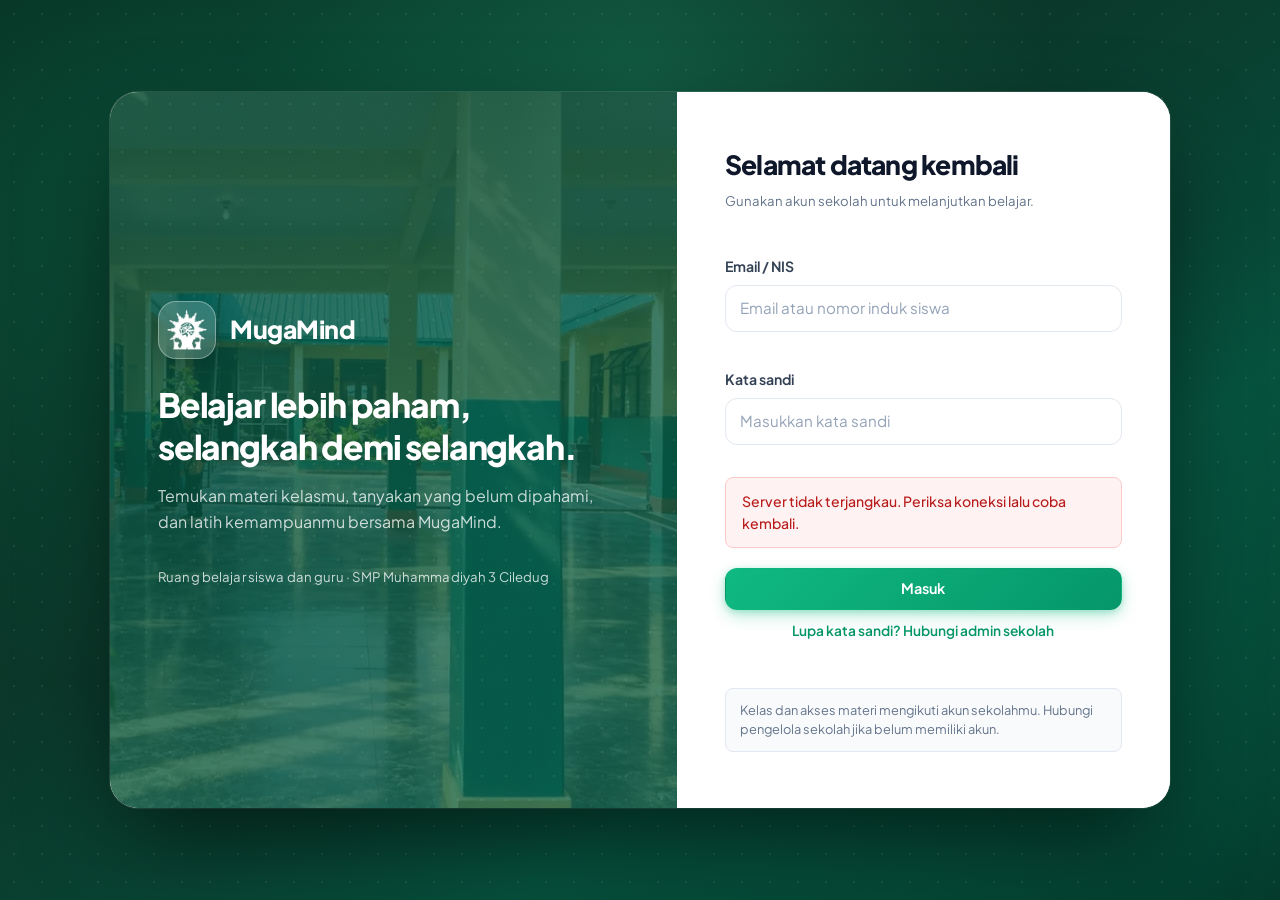
==== frontend/index.html @ 5448522d "MugaMind: front-end vanilla JS + back-end FastAPI (kode sumber)" ====
<!doctype html>
<html lang="id">
  <head>
    <meta charset="utf-8" />
    <meta
      content="width=device-width,initial-scale=1,interactive-widget=resizes-content"
      name="viewport"
    />
    <title>MugaMind — Chatbot Pembelajaran SMP Muhammadiyah</title>
    <link href="src/styles/dasar.css?v=20261109z" rel="stylesheet" />
    <link href="src/styles/tata-letak.css?v=20261109z" rel="stylesheet" />
    <link href="src/styles/halaman.css?v=20261109z" rel="stylesheet" />
    <link href="src/styles/animasi.css?v=20261109z" rel="stylesheet" />
    <link href="https://fonts.googleapis.com" rel="preconnect" />
    <link crossorigin="" href="https://fonts.gstatic.com" rel="preconnect" />
    <link
      href="https://fonts.googleapis.com/css2?family=Plus+Jakarta+Sans:wght@400;500;600;700;800&amp;display=swap"
      rel="stylesheet"
    />
  </head>
  <body>
    <div class="bar-muat" id="barMuat" aria-hidden="true"></div>
    <a class="skip-link" href="#mainContent">Langsung ke isi halaman</a>
    <div class="login" id="loginView">
      <div aria-hidden="true" class="login-latar"></div>
      <div aria-hidden="true" class="login-tirai"></div>
      <div class="login-card">
        <div class="login-brand">
          <div class="brand">
            <div class="brand-bot">
              <img
                alt="Logo Muhammadiyah"
                class="brand-logo"
                src="assets/logo-96.webp" width="32" height="32" alt="" decoding="async"
              />
            </div>
            MugaMind
          </div>
          <h1>Belajar lebih paham, selangkah demi selangkah.</h1>
          <p class="login-lead">
            Temukan materi kelasmu, tanyakan yang belum dipahami, dan latih
            kemampuanmu bersama MugaMind.
          </p>
          <p class="small login-catatan">
            Ruang belajar siswa dan guru · SMP Muhammadiyah 3 Ciledug
          </p>
        </div>
        <form class="login-form" id="formLogin">
          <h2>Selamat datang kembali</h2>
          <p class="muted small">
            Gunakan akun sekolah untuk melanjutkan belajar.
          </p>
          <div class="bidang">
            <label for="loginUser">Email / NIS</label>
            <input
              autocomplete="username"
              id="loginUser"
              maxlength="255"
              placeholder="Email atau nomor induk siswa"
              required=""
            />
          </div>
          <div class="bidang">
            <label for="loginPass">Kata sandi</label>
            <input
              autocomplete="current-password"
              id="loginPass"
              maxlength="256"
              placeholder="Masukkan kata sandi"
              required=""
              type="password"
            />
          </div>
          <p class="form-error" hidden="" id="loginError" role="alert"></p>
          <button class="btn primary lebar" data-act="masuk" type="submit">
            Masuk
          </button>
          <button class="tautan-bantuan" data-act="bukaBantuan" type="button">
            Lupa kata sandi? Hubungi admin sekolah
          </button>
          <div class="notice catatan-demo">
            Kelas dan akses materi mengikuti akun sekolahmu. Hubungi pengelola
            sekolah jika belum memiliki akun.
          </div>
          <div class="trial-login" hidden>
            <div class="trial-login-head">
              <b>Masuk sebagai siswa uji coba</b>
              <span class="small muted">Untuk demonstrasi aplikasi</span>
            </div>
            <label for="trialNama">Nama siswa</label>
            <input id="trialNama" maxlength="100" placeholder="Masukkan nama" autocomplete="name" />
            <div class="formgrid">
              <div>
                <label for="trialTingkat">Kelas</label>
                <select id="trialTingkat">
                  <option value="VII">VII</option>
                  <option value="VIII">VIII</option>
                  <option value="IX">IX</option>
                </select>
              </div>
              <div>
                <label for="trialRombel">Rombel</label>
                <select id="trialRombel">
                  <option value="A">A</option><option value="B">B</option>
                  <option value="C">C</option><option value="D">D</option>
                  <option value="E">E</option><option value="F">F</option>
                </select>
              </div>
            </div>
            <p class="small muted">Akun uji coba otomatis berakhir setelah 24 jam. Fitur ini harus diaktifkan oleh pengelola.</p>
            <button class="btn ghost lebar" data-act="masukUjiCoba" type="button">Mulai uji coba siswa</button>
          </div>
        </form>
      </div>
    </div>
    <div class="app" id="appView" style="display: none">
      <div class="overlay" data-act="tutupSidebar" id="overlay"></div>
      <aside class="sidebar" id="sidebar">
        <button
          aria-label="Tutup menu"
          class="sidebar-close icon-button"
          data-act="tutupSidebar"
        >
          ×
        </button>
        <div class="brand">
          <div class="brand-bot">
            <img
              alt="Logo Muhammadiyah"
              class="brand-logo"
              src="assets/logo-96.webp" width="32" height="32" alt="" decoding="async"
            />
          </div>
          MugaMind
        </div>
        <div class="role" id="roleLabel">Mode Siswa</div>
        <nav aria-label="Menu siswa" class="nav" id="navStudent">
          <i class="nav-glow"></i>
          <div class="nav-grup">
            <span class="nav-judul">Belajar</span>
            <button class="active" data-act="bukaHalaman" data-page="s-chat">
              <svg
                fill="none"
                height="17"
                stroke="currentColor"
                stroke-linecap="round"
                stroke-linejoin="round"
                stroke-width="1.9"
                viewbox="0 0 24 24"
                width="17"
              >
                <path
                  d="M21 12a8 8 0 0 1-8 8H8l-4 3v-6.5A8 8 0 0 1 12 4h1a8 8 0 0 1 8 8Z"
                ></path></svg
              ><span>Tanya MugaMind</span>
            </button>
            <button data-act="bukaHalaman" data-page="s-materi">
              <svg
                fill="none"
                height="17"
                stroke="currentColor"
                stroke-linecap="round"
                stroke-linejoin="round"
                stroke-width="1.9"
                viewbox="0 0 24 24"
                width="17"
              >
                <path
                  d="M4 5.5A2.5 2.5 0 0 1 6.5 3H19v15H6.5A2.5 2.5 0 0 0 4 20.5Z"
                ></path>
                <path d="M4 5.5v15"></path></svg
              ><span>Materi</span>
            </button>
            <button data-act="bukaHalaman" data-page="s-latihan">
              <svg
                fill="none"
                height="17"
                stroke="currentColor"
                stroke-linecap="round"
                stroke-linejoin="round"
                stroke-width="1.9"
                viewbox="0 0 24 24"
                width="17"
              >
                <path d="M5 4h11l3 3v13H5z"></path>
                <path d="M15 8h4M15 4v4"></path>
                <path d="M8.5 13.5l1.8 1.8 3.4-3.6"></path></svg
              ><span>Latihan</span>
            </button>
          </div>
          <div class="nav-grup">
            <span class="nav-judul">Progresku</span>
            <button data-act="bukaHalaman" data-page="s-riwayat">
              <svg
                fill="none"
                height="17"
                stroke="currentColor"
                stroke-linecap="round"
                stroke-linejoin="round"
                stroke-width="1.9"
                viewbox="0 0 24 24"
                width="17"
              >
                <circle cx="12" cy="12" r="8.5"></circle>
                <path d="M12 7.6V12l3 2"></path></svg
              ><span>Riwayat</span>
            </button>
          </div>
        </nav>
        <nav
          aria-label="Menu guru"
          class="nav"
          id="navTeacher"
          style="display: none"
        >
          <i class="nav-glow"></i>
          <div class="nav-grup">
            <span class="nav-judul">Pantau</span>
            <button
              class="active"
              data-act="bukaHalaman"
              data-page="t-dashboard"
            >
              <svg
                fill="none"
                height="17"
                stroke="currentColor"
                stroke-linecap="round"
                stroke-linejoin="round"
                stroke-width="1.9"
                viewbox="0 0 24 24"
                width="17"
              >
                <path
                  d="M4 4h6.5v6.5H4zM13.5 4H20v4h-6.5zM13.5 10.5H20V20h-6.5zM4 13h6.5v7H4z"
                ></path></svg
              ><span>Dashboard</span>
            </button>
            <button data-act="bukaHalaman" data-page="t-analisis">
              <svg
                fill="none"
                height="17"
                stroke="currentColor"
                stroke-linecap="round"
                stroke-linejoin="round"
                stroke-width="1.9"
                viewbox="0 0 24 24"
                width="17"
              >
                <path d="M4 20h16"></path>
                <path d="M7 20v-8M12 20V5M17 20v-5"></path></svg
              ><span>Hasil belajar</span>
            </button>
          </div>
          <div class="nav-grup">
            <span class="nav-judul">Kelola</span>
            <button data-act="bukaHalaman" data-page="t-materi">
              <svg
                fill="none"
                height="17"
                stroke="currentColor"
                stroke-linecap="round"
                stroke-linejoin="round"
                stroke-width="1.9"
                viewbox="0 0 24 24"
                width="17"
              >
                <path
                  d="M4 5.5A2.5 2.5 0 0 1 6.5 3H19v15H6.5A2.5 2.5 0 0 0 4 20.5Z"
                ></path>
                <path d="M4 5.5v15"></path></svg
              ><span>Kelola Materi</span>
            </button>
            <button data-act="bukaHalaman" data-page="t-soal">
              <svg
                fill="none"
                height="17"
                stroke="currentColor"
                stroke-linecap="round"
                stroke-linejoin="round"
                stroke-width="1.9"
                viewbox="0 0 24 24"
                width="17"
              >
                <path d="M5 4h11l3 3v13H5z"></path>
                <path d="M15 8h4M15 4v4"></path>
                <path d="M8.5 13.5l1.8 1.8 3.4-3.6"></path></svg
              ><span>Kelola Soal</span>
            </button>
            <button data-act="bukaHalaman" data-page="t-upload">
              <svg
                fill="none"
                height="17"
                stroke="currentColor"
                stroke-linecap="round"
                stroke-linejoin="round"
                stroke-width="1.9"
                viewbox="0 0 24 24"
                width="17"
              >
                <path d="M12 16V5"></path>
                <path d="M8 9l4-4 4 4"></path>
                <path
                  d="M4 15.5V18a2 2 0 0 0 2 2h12a2 2 0 0 0 2-2v-2.5"
                ></path></svg
              ><span>Unggah materi</span>
            </button>
          </div>
        </nav>
        <nav class="nav" id="navAdmin" hidden aria-label="Menu administrator">
          <div class="nav-judul">ADMINISTRASI</div>
          <button data-act="bukaHalaman" data-page="a-akun">
            <svg fill="none" height="18" stroke="currentColor" stroke-linecap="round" stroke-linejoin="round" stroke-width="1.8" viewbox="0 0 24 24" width="18">
              <circle cx="9" cy="8" r="3.4"></circle>
              <path d="M3.2 20a5.8 5.8 0 0 1 11.6 0"></path>
              <path d="M16.5 5.2a3.2 3.2 0 0 1 0 6"></path>
              <path d="M18 14.4a5.2 5.2 0 0 1 3 4.7"></path>
            </svg>
            <span>Akun &amp; penugasan</span>
          </button>
          <button data-act="bukaHalaman" data-page="a-audit">
            <svg fill="none" height="18" stroke="currentColor" stroke-linecap="round" stroke-linejoin="round" stroke-width="1.8" viewbox="0 0 24 24" width="18">
              <path d="M3.5 12a8.5 8.5 0 1 0 2.6-6.1"></path>
              <path d="M3.5 4.5V10h5.4"></path>
              <path d="M12 7.5V12l3 1.8"></path>
            </svg>
            <span>Log perubahan</span>
          </button>
        </nav>

        <div class="sidebar-foot">
          <button class="btn ghost lebar" data-act="bukaBantuan">Bantuan &amp; Customer Service</button>
          <button class="btn ghost lebar" data-act="catatanTeknis">
            <svg
              fill="none"
              height="15"
              stroke="currentColor"
              stroke-linecap="round"
              stroke-linejoin="round"
              stroke-width="2"
              viewbox="0 0 24 24"
              width="15"
            >
              <circle cx="12" cy="12" r="8.5"></circle>
              <path d="M12 11.2v5M12 8h.01"></path></svg
            ><span>Tentang MugaMind</span>
          </button>
          <button class="btn ghost lebar" data-act="keluar">
            <svg
              fill="none"
              height="15"
              stroke="currentColor"
              stroke-linecap="round"
              stroke-linejoin="round"
              stroke-width="2"
              viewbox="0 0 24 24"
              width="15"
            >
              <path
                d="M15 4h3.5A1.5 1.5 0 0 1 20 5.5v13a1.5 1.5 0 0 1-1.5 1.5H15"
              ></path>
              <path d="M10 8 6 12l4 4M6 12h9"></path></svg
            ><span>Keluar</span></button
          ><button class="btn ghost lebar" data-act="ubahSandi">
            Ubah kata sandi
          </button>
        </div>
      </aside>
      <main class="main">
        <header class="topbar">
          <button
            aria-controls="sidebar"
            aria-expanded="false"
            aria-label="Buka menu"
            class="hamburger"
            data-act="bukaSidebar"
          >
            <span></span><span></span><span></span>
          </button>
          <div class="top-title" id="topTitle">MugaMind</div>
          <div class="konteks-guru" hidden="" id="konteksGuru">
            <label class="sr-only" for="kelasAktif">Mapel dan kelas aktif</label
            ><select
              aria-label="Mapel dan kelas aktif"
              id="kelasAktif"
            ></select>
          </div>
          <div class="user-chip">
            <button
              class="tema-toggle"
              data-act="toggleTheme"
              id="themeToggle"
              type="button"
              aria-label="Mode gelap"
              aria-pressed="false"
            >
              <svg viewBox="0 0 24 24" aria-hidden="true" focusable="false">
                <g class="ikon-bulan">
                  <path class="bentuk" d="M20.4 14.2A8.4 8.4 0 0 1 9.8 3.6 8.6 8.6 0 1 0 20.4 14.2Z" />
                </g>
                <g class="ikon-matahari">
                  <circle class="bentuk" cx="12" cy="12" r="3.9" />
                  <g class="sinar">
                    <path d="M12 3v2.4" /><path d="M12 18.6V21" />
                    <path d="M3 12h2.4" /><path d="M18.6 12H21" />
                    <path d="M5.6 5.6l1.7 1.7" /><path d="M16.7 16.7l1.7 1.7" />
                    <path d="M18.4 5.6l-1.7 1.7" /><path d="M7.3 16.7l-1.7 1.7" />
                  </g>
                </g>
              </svg>
            </button>
            <span class="tag" id="chipKelas">Kelas VIII</span
            ><span id="userName">Andi</span>
            <button
              aria-controls="menuProfil"
              aria-expanded="false"
              aria-haspopup="menu"
              aria-label="Buka menu profil"
              class="avatar"
              data-act="bukaProfil"
              id="userAvatar"
              type="button"
            >A</button>
            <span aria-hidden="true" class="avatar-gelembung"></span>
            <span aria-hidden="true" class="avatar-buih"
              ><i></i><i></i><i></i><i></i><i></i><i></i
            ></span>
            <span aria-hidden="true" class="menu-halo"></span>
            <div
              aria-label="Menu profil"
              class="menu-profil"
              hidden
              id="menuProfil"
              role="menu"
            >
              <span aria-hidden="true" class="menu-kilau"></span>
              <div class="menu-kepala">
                <span class="menu-avatar" id="userAvatarMenu">A</span>
                <span class="menu-identitas">
                  <b id="userNamaMenu">Andi</b>
                  <span class="small muted" id="userPeranMenu">Siswa</span>
                </span>
              </div>
              <button
                class="menu-baris"
                data-act="bukaBantuan"
                role="menuitem"
                style="--i: 1"
                type="button"
              >
                <span aria-hidden="true" class="menu-ikon menu-ikon-wa">
                  <svg
                    fill="currentColor"
                    focusable="false"
                    viewbox="0 0 24 24"
                  >
                    <path
                      d="M17.47 14.38c-.3-.15-1.76-.87-2.03-.97-.27-.1-.47-.15-.67.15-.2.3-.77.97-.94 1.16-.17.2-.35.22-.64.08-.3-.15-1.26-.47-2.39-1.48-.88-.79-1.48-1.76-1.65-2.06-.18-.3-.02-.46.13-.6.13-.14.3-.35.45-.53.15-.17.2-.3.3-.5.1-.19.05-.37-.03-.52-.07-.15-.67-1.61-.92-2.2-.24-.58-.49-.5-.67-.51h-.57c-.2 0-.52.07-.79.37-.27.3-1.04 1.02-1.04 2.48s1.06 2.87 1.21 3.07c.15.2 2.1 3.2 5.08 4.49.7.3 1.26.49 1.69.62.71.23 1.36.2 1.87.12.57-.08 1.76-.72 2.01-1.41.25-.7.25-1.29.17-1.41-.07-.13-.27-.2-.57-.35M12.05 21.8h-.01a9.87 9.87 0 0 1-5.03-1.38l-.36-.21-3.74.98 1-3.65-.24-.37a9.86 9.86 0 0 1-1.51-5.26c0-5.45 4.44-9.89 9.89-9.89 2.64 0 5.12 1.03 6.99 2.9a9.83 9.83 0 0 1 2.89 6.99c0 5.45-4.44 9.89-9.88 9.89m8.41-18.3A11.82 11.82 0 0 0 12.05 0C5.5 0 .16 5.34.16 11.9c0 2.09.55 4.14 1.59 5.94L.06 24l6.3-1.65a11.88 11.88 0 0 0 5.68 1.45h.01c6.55 0 11.89-5.34 11.89-11.9 0-3.17-1.24-6.16-3.48-8.4"
                    ></path></svg
                ></span>
                <span class="menu-teks"
                  ><b>Pusat bantuan</b
                  ><span class="small muted">Chat customer service</span></span
                >
              </button>
              <button
                class="menu-baris"
                data-act="ubahSandi"
                role="menuitem"
                style="--i: 2"
                type="button"
              >
                <span aria-hidden="true" class="menu-ikon">
                  <svg
                    fill="none"
                    focusable="false"
                    stroke="currentColor"
                    stroke-linecap="round"
                    stroke-linejoin="round"
                    stroke-width="1.7"
                    viewbox="0 0 24 24"
                  >
                    <rect height="9.5" rx="2.6" width="15" x="4.5" y="10.5"></rect>
                    <path d="M8.5 10.5V8a3.5 3.5 0 0 1 7 0v2.5"></path></svg
                ></span>
                <span class="menu-teks"><b>Ubah kata sandi</b></span>
              </button>
              <button
                class="menu-baris"
                data-act="keluar"
                role="menuitem"
                style="--i: 3"
                type="button"
              >
                <span aria-hidden="true" class="menu-ikon">
                  <svg
                    fill="none"
                    focusable="false"
                    stroke="currentColor"
                    stroke-linecap="round"
                    stroke-linejoin="round"
                    stroke-width="1.7"
                    viewbox="0 0 24 24"
                  >
                    <path
                      d="M15 4h3.5A1.5 1.5 0 0 1 20 5.5v13a1.5 1.5 0 0 1-1.5 1.5H15"
                    ></path>
                    <path d="M10 8 6 12l4 4M6 12h9"></path></svg
                ></span>
                <span class="menu-teks"><b>Keluar</b></span>
              </button>
            </div>
          </div>
        </header>
        <section class="content" id="mainContent" tabindex="-1">
          <div
            class="notice error-banner"
            hidden=""
            id="pageError"
            role="alert"
          ></div>
          <div class="page active" id="s-chat">
            <div class="hero">
              <div>
                <h1>Halo, <span id="sapaanNama">Andi</span></h1>
                <p class="muted">
                  Apa yang ingin kamu pahami dari
                  <b id="labelKelasChat">materi kelasmu</b> hari ini?
                </p>
              </div>
              <div aria-hidden="true" class="hero-tanda">
                <svg
                  fill="none"
                  height="26"
                  stroke="currentColor"
                  stroke-linecap="round"
                  stroke-linejoin="round"
                  stroke-width="1.8"
                  viewbox="0 0 24 24"
                  width="26"
                >
                  <path
                    d="M21 12a8 8 0 0 1-8 8H8l-4 3v-6.5A8 8 0 0 1 12 4h1a8 8 0 0 1 8 8Z"
                  ></path>
                </svg>
              </div>
            </div>
            <div class="card chat">
              <div class="kartu-judul">
                <div class="kartu-judul-teks">
                  <span class="kartu-judul-ikon"
                    ><svg
                      fill="none"
                      height="19"
                      stroke="currentColor"
                      stroke-linecap="round"
                      stroke-linejoin="round"
                      stroke-width="1.9"
                      viewbox="0 0 24 24"
                      width="19"
                    >
                      <path
                        d="M21 12a8 8 0 0 1-8 8H8l-4 3v-6.5A8 8 0 0 1 12 4h1a8 8 0 0 1 8 8Z"
                      ></path></svg
                  ></span>
                  <div>
                    <h2>Tanya MugaMind</h2>
                    <p class="small muted">
                      Jawaban dilengkapi sumber dari materi kelasmu.
                    </p>
                  </div>
                </div>
                <span class="tag green">Materi sekolah</span>
              </div>
              <div
                aria-label="Percakapan dengan MugaMind"
                class="messages"
                id="messages"
                role="log"
              >
              </div>
              <div class="btnrow" id="chipCepat"></div>
              <div
                aria-live="polite"
                class="chat-status"
                id="chatStatus"
                role="status"
              ></div>
              <div class="chatbox">
                <textarea
                  aria-label="Pertanyaan untuk MugaMind"
                  id="chatInput"
                  maxlength="2000"
                  placeholder="Tulis pertanyaan…"
                  rows="1"
                ></textarea>
                <button class="btn primary" data-act="kirimChat">Kirim</button>
              </div>
            </div>
          </div>
          <div class="page" id="s-materi">
            <div class="kepala">
              <div>
                <h1>Materi Pembelajaran</h1>
                <p class="muted">
                  Materi <b id="labelKelasSiswa">Kelas VIII</b> — diisi guru,
                  langsung muncul di sini dan jadi sumber jawaban chatbot.
                </p>
              </div>
            </div>
            <section class="card library-tools" aria-label="Cari materi">
              <label for="cariMateriSiswa">Cari materi</label>
              <input
                id="cariMateriSiswa"
                type="search"
                placeholder="Cari judul atau isi materi…"
              />
              <label for="filterMapelSiswa">Mata pelajaran</label>
              <select id="filterMapelSiswa">
                <option value="">Semua mata pelajaran</option>
              </select>
              <p id="jumlahMateriSiswa" class="small muted" role="status"></p>
            </section>
            <div id="lanjutBelajar" class="card" hidden></div>
            <div class="grid g3" id="daftarMateriSiswa"></div>
          </div>
          <section class="page" id="s-baca">
            <div class="kepala">
              <button
                class="btn ghost"
                data-act="bukaHalaman"
                data-page="s-materi"
              >
                ← Semua materi
              </button>
            </div>
            <article class="card reading-page">
              <header>
                <p class="eyebrow" id="metaMateriBaca"></p>
                <h1 id="judulMateriBaca">Baca materi</h1>
                <p class="muted">
                  Pelajari materinya dengan tenang, lalu coba latihan untuk
                  menguji pemahamanmu.
                </p>
              </header>
              <div class="reading-content" id="isiMateriBaca"></div>
              <div class="btnrow reading-actions" id="aksiMateriBaca"></div>
            </article>
          </section>
          <div class="page" id="s-latihan">
            <div class="kepala">
              <div>
                <h1>Latihan Soal</h1>
                <p class="muted">
                  Pilih materi, kerjakan, lalu lihat nilai dan pembahasannya.
                  Hasilnya otomatis terbaca guru.
                </p>
              </div>
              <div class="kepala-aksi">
                <span class="tag"
                  >Kelas <b id="labelKelasLatihan">VIII</b></span
                >
              </div>
            </div>
            <div class="card" id="kartuPilihLatihan">
              <div class="kartu-judul">
                <div class="kartu-judul-teks">
                  <span class="kartu-judul-ikon"
                    ><svg
                      fill="none"
                      height="19"
                      stroke="currentColor"
                      stroke-linecap="round"
                      stroke-linejoin="round"
                      stroke-width="1.9"
                      viewbox="0 0 24 24"
                      width="19"
                    >
                      <path d="M5 4h11l3 3v13H5z"></path>
                      <path d="M15 8h4M15 4v4"></path>
                      <path d="M8.5 13.5l1.8 1.8 3.4-3.6"></path></svg
                  ></span>
                  <div>
                    <h2>Pilih materi untuk dilatih</h2>
                    <p class="small muted">
                      Klik salah satu kartu — soalnya langsung terbuka.
                    </p>
                  </div>
                </div>
              </div>
              <div class="pilih-kartu" id="pilihLatihanCepat"></div>
              <div class="tersembunyi">
                <label for="pilihMateriLatihan">Pilih materi</label>
                <select id="pilihMateriLatihan"></select>
                <button class="btn primary" data-act="mulaiLatihan">
                  Mulai latihan
                </button>
              </div>
            </div>
            <div id="areaLatihan"></div>
          </div>
          <div class="page" id="s-rangkuman">
            <div class="kepala">
              <div>
                <h1>Rangkuman Materi</h1>
                <p class="muted">
                  Pilih materi, lalu MugaMind menyusun poin-poin pentingnya untuk
                  kamu.
                </p>
              </div>
            </div>
            <div class="card">
              <div class="kartu-judul">
                <div class="kartu-judul-teks">
                  <span class="kartu-judul-ikon"
                    ><svg
                      fill="none"
                      height="19"
                      stroke="currentColor"
                      stroke-linecap="round"
                      stroke-linejoin="round"
                      stroke-width="1.9"
                      viewbox="0 0 24 24"
                      width="19"
                    >
                      <path d="M5 6h14M5 12h14M5 18h8"></path></svg
                  ></span>
                  <div>
                    <h2>Materi mana yang mau dirangkum?</h2>
                    <p class="small muted">Klik salah satu kartu di bawah.</p>
                  </div>
                </div>
              </div>
              <div class="pilih-kartu" id="pilihRangkumanCepat"></div>
              <div class="tersembunyi">
                <label for="pilihMateriRangkuman">Pilih materi</label>
                <select id="pilihMateriRangkuman"></select>
                <button class="btn emas" data-act="buatRangkuman">
                  Buat rangkuman
                </button>
              </div>
            </div>
            <div id="areaRangkuman"></div>
          </div>
          <div class="page" id="s-riwayat">
            <div class="kepala">
              <div>
                <h1>Riwayat Belajar</h1>
                <p class="muted">
                  Percakapan, latihan, dan rangkuman yang sudah kamu lakukan.
                  Nilai tersimpan sampai 180 hari.
                </p>
              </div>
            </div>
            <div class="kerangka-halaman">
              <div class="grid g4">
                <div class="kotak"></div>
                <div class="kotak"></div>
                <div class="kotak"></div>
                <div class="kotak"></div>
              </div>
              <div class="kotak tinggi"></div>
            </div>
            <div class="grid g4" id="kpiSiswa"></div>
            <div class="card card-tabel">
              <div class="kartu-judul">
                <div class="kartu-judul-teks">
                  <span class="kartu-judul-ikon"
                    ><svg
                      fill="none"
                      height="19"
                      stroke="currentColor"
                      stroke-linecap="round"
                      stroke-linejoin="round"
                      stroke-width="1.9"
                      viewbox="0 0 24 24"
                      width="19"
                    >
                      <circle cx="12" cy="12" r="8.5"></circle>
                      <path d="M12 7.6V12l3 2"></path></svg
                  ></span>
                  <div>
                    <h2>Aktivitas terakhir</h2>
                    <p class="small muted">
                      Latihan, tanya jawab, dan rangkuman.
                    </p>
                  </div>
                </div>
              </div>
              <div id="tabelRiwayat"></div>
            </div>
          </div>
          <section class="page" id="w-password">
            <div class="kepala">
              <div>
                <h1>Amankan akunmu</h1>
                <p>
                  Kata sandi sementara harus diganti sebelum mengakses MugaMind.
                </p>
              </div>
            </div>
            <div class="card">
              <h2>Buat kata sandi pribadi</h2>
              <p>
                Gunakan kata sandi baru minimal 12 karakter yang hanya kamu
                ketahui. Setelah disimpan, masuk kembali dengan kata sandi baru.
              </p>
              <button class="btn primary" data-act="ubahSandi">
                Ganti kata sandi sementara
              </button>
            </div>
          </section>
          <section class="page" id="a-akun">
            <div class="kepala">
              <div>
                <span class="tag">Ruang administrator</span>
                <h1>Akun &amp; penugasan</h1>
                <p class="muted">
                  Atur siapa yang dapat masuk dan kelas yang diajar guru.
                </p>
              </div>
              <button class="btn primary" data-act="adminTambah">
                + Tambah akun
              </button>
            </div>
            <div
              class="grid g4"
              id="adminKpi"
              aria-label="Ringkasan akun"
            ></div>
            <div class="card admin-notice">
              <h2>Akses sesuai tanggung jawab</h2>
              <p>
                Admin mengelola akun dan penugasan. Materi, nilai, dan
                percakapan tetap berada di ruang guru atau siswa. Akun admin
                dikelola operator server.
              </p>
              <p id="adminPerhatian" class="small"></p>
            </div>
            <div class="card">
              <form id="adminCariForm" class="admin-filters">
                <label
                  >Cari akun<input
                    id="adminCari"
                    type="search"
                    maxlength="150"
                    placeholder="Nama atau email" /></label
                ><label
                  >Peran<select id="adminFilter">
                    <option value="">Semua peran</option>
                    <option value="siswa">Siswa</option>
                    <option value="guru">Guru</option>
                    <option value="admin">Administrator</option>
                  </select></label
                ><button class="btn ghost" type="submit">Cari</button>
              </form>
              <p id="adminCount" class="small muted" role="status"></p>
              <div id="adminDaftar"></div>
              <div class="btnrow">
                <button
                  class="btn ghost"
                  data-act="adminSebelum"
                  id="adminPrev"
                >
                  Sebelumnya</button
                ><button
                  class="btn ghost"
                  data-act="adminSesudah"
                  id="adminNext"
                >
                  Berikutnya
                </button>
              </div>
            </div>
          </section>
          <section class="page" id="a-audit">
            <div class="kepala">
              <div>
                <h1>Log perubahan</h1>
                <p class="muted">
                  Perubahan akun dan penugasan yang berhasil disimpan. Kata
                  sandi tidak dicatat.
                </p>
              </div>
            </div>
            <div class="card">
              <p id="adminAuditCount" class="small muted" role="status"></p>
              <div id="adminAuditList"></div>
              <div class="btnrow">
                <button
                  class="btn ghost"
                  data-act="adminLogPrev"
                  id="adminLogPrev"
                >
                  Sebelumnya</button
                ><button
                  class="btn ghost"
                  data-act="adminLogNext"
                  id="adminLogNext"
                >
                  Berikutnya
                </button>
              </div>
            </div>
          </section>
          <div class="page" id="t-dashboard">
            <div class="kepala">
              <div>
                <h1>Dashboard Guru</h1>
                <p class="muted">
                  Ringkasan aktivitas pembelajaran dari data yang benar-benar
                  dikerjakan siswa.
                </p>
              </div>
            </div>
            <div class="kerangka-halaman">
              <div class="grid g4">
                <div class="kotak"></div>
                <div class="kotak"></div>
                <div class="kotak"></div>
                <div class="kotak"></div>
              </div>
              <div class="grid g2">
                <div class="kotak sedang"></div>
                <div class="kotak sedang"></div>
              </div>
            </div>
            <div class="grid g4" id="kpiGuru"></div>
            <div class="grid g2">
              <div class="card">
                <div class="kartu-judul">
                  <div class="kartu-judul-teks">
                    <span class="kartu-judul-ikon"
                      ><svg
                        fill="none"
                        height="19"
                        stroke="currentColor"
                        stroke-linecap="round"
                        stroke-linejoin="round"
                        stroke-width="1.9"
                        viewbox="0 0 24 24"
                        width="19"
                      >
                        <path d="M4 20h16"></path>
                        <path d="M7 20v-8M12 20V5M17 20v-5"></path></svg
                    ></span>
                    <div><h2>Performa per Mata Pelajaran</h2></div>
                  </div>
                </div>
                <div class="list" id="performaMapel"></div>
              </div>
              <div class="card">
                <div class="kartu-judul">
                  <div class="kartu-judul-teks">
                    <span class="kartu-judul-ikon"
                      ><svg
                        fill="none"
                        height="19"
                        stroke="currentColor"
                        stroke-linecap="round"
                        stroke-linejoin="round"
                        stroke-width="1.9"
                        viewbox="0 0 24 24"
                        width="19"
                      >
                        <circle cx="12" cy="12" r="8.5"></circle>
                        <path d="M12 7.6V12l3 2"></path></svg
                    ></span>
                    <div><h2>Aktivitas Terbaru</h2></div>
                  </div>
                </div>
                <div class="list" id="aktivitasGuru"></div>
              </div>
            </div>
          </div>
          <div class="page" id="t-materi">
            <div class="kepala">
              <div>
                <h1>Kelola Materi</h1>
                <p class="muted">
                  Materi inilah yang dibaca siswa dan dipakai chatbot sebagai
                  sumber jawaban.
                </p>
              </div>
              <div class="kepala-aksi">
                <span class="tag">Total materi <b id="jumlahMateri">0</b></span
                ><button
                  class="btn primary"
                  data-act="bukaEditor"
                  data-area="materi"
                  type="button"
                >
                  ＋ Tambah materi
                </button>
              </div>
            </div>
            <div class="card library-panel" id="materiLibrary">
              <div class="kartu-judul">
                <div class="kartu-judul-teks">
                  <span class="kartu-judul-ikon"
                    ><svg
                      fill="none"
                      height="19"
                      stroke="currentColor"
                      stroke-linecap="round"
                      stroke-linejoin="round"
                      stroke-width="1.9"
                      viewbox="0 0 24 24"
                      width="19"
                    >
                      <path
                        d="M4 5.5A2.5 2.5 0 0 1 6.5 3H19v15H6.5A2.5 2.5 0 0 0 4 20.5Z"
                      ></path>
                      <path d="M4 5.5v15"></path></svg
                  ></span>
                  <div>
                    <h2>Daftar materi</h2>
                    <p class="small muted">
                      Materi yang sudah masuk, lengkap dengan kelas dan jumlah
                      soal turunannya.
                    </p>
                  </div>
                </div>
              </div>
              <div class="library-toolbar">
                <div class="search-field">
                  <label class="sr-only" for="cariMateri">Cari materi</label
                  ><input
                    autocomplete="off"
                    id="cariMateri"
                    placeholder="Cari judul atau mata pelajaran…"
                    type="search"
                  />
                </div>
                <p class="small muted" id="hasilCariMateri" role="status"></p>
              </div>
              <div id="daftarMateriGuru"></div>
            </div>
            <section class="editor-workspace" hidden="" id="materiEditor">
              <div class="editor-heading">
                <button
                  class="btn ghost"
                  data-act="tutupEditor"
                  data-area="materi"
                  type="button"
                >
                  ← Kembali ke daftar
                </button>
                <div>
                  <p class="eyebrow">Materi pembelajaran</p>
                  <h1 id="editorTitleMateri">Tambah materi</h1>
                  <p class="muted">
                    Lengkapi isian dan periksa kelas tujuan sebelum menyimpan.
                  </p>
                </div>
              </div>
              <div id="editHostMateri"></div>
              <form
                class="card editor-form"
                data-create-form="materi"
                id="formMateri"
              >
                <div class="kartu-judul">
                  <div class="kartu-judul-teks">
                    <span class="kartu-judul-ikon"
                      ><svg
                        fill="none"
                        height="19"
                        stroke="currentColor"
                        stroke-linecap="round"
                        stroke-linejoin="round"
                        stroke-width="1.9"
                        viewbox="0 0 24 24"
                        width="19"
                      >
                        <path d="M12 5v14M5 12h14"></path></svg
                    ></span>
                    <div>
                      <h2>Materi baru</h2>
                      <p class="small muted">
                        Isi tiga bagian ini dari atas ke bawah, lalu simpan.
                      </p>
                    </div>
                  </div>
                </div>
                <p class="section-label">1 · Info materi</p>
                <div class="formgrid formgrid-3">
                  <div>
                    <label for="mMapel">Mata Pelajaran</label>
                    <select id="mMapel">
                      <option>IPA</option>
                      <option>Matematika</option>
                      <option>Bahasa Indonesia</option>
                      <option>IPS</option>
                    </select>
                  </div>
                  <div>
                    <label for="mKelas">Tingkat</label>
                    <select id="mKelas">
                      <option>VII</option>
                      <option selected="">VIII</option>
                      <option>IX</option>
                    </select>
                  </div>
                  <div class="full">
                    <label for="mJudul">Judul Materi</label
                    ><input
                      id="mJudul"
                      maxlength="255"
                      placeholder="Sistem Pencernaan Manusia"
                      required=""
                    />
                  </div>
                </div>
                <p class="section-label">2 · Berlaku untuk kelas mana</p>
                <div class="kelas-pilih" id="mRombel"></div>
                <p class="small muted catatan-bidang">
                  Pilih rombel yang menjadi tujuan materi. Hanya penugasan
                  mengajarmu yang tersedia.
                </p>
                <p class="section-label">3 · Isi materi</p>
                <label for="mTeks">Isi materi</label
                ><textarea
                  aria-describedby="materiError"
                  id="mTeks"
                  placeholder="Alveolus adalah tempat pertukaran gas oksigen dan karbon dioksida.
Trakea adalah saluran udara yang menghubungkan laring dengan bronkus."
                  required=""
                  rows="10"
                ></textarea>
                <div class="petunjuk jarak-atas">
                  <span aria-hidden="true"
                    ><svg
                      fill="none"
                      height="16"
                      stroke="currentColor"
                      stroke-linecap="round"
                      stroke-linejoin="round"
                      stroke-width="2"
                      viewbox="0 0 24 24"
                      width="16"
                    >
                      <path
                        d="M12 3a6 6 0 0 0-3.5 10.9c.5.4.8 1 .8 1.6v.5h5.4v-.5c0-.6.3-1.2.8-1.6A6 6 0 0 0 12 3Z"
                      ></path>
                      <path d="M10 19h4"></path></svg
                  ></span>
                  <p class="small muted">
                    Tulis <b>satu kalimat per baris</b> dengan pola
                    <b>"X adalah Y"</b>. Pola inilah yang dipakai fitur Generate
                    Soal di halaman Kelola Soal.
                  </p>
                </div>
                <p
                  class="form-error"
                  hidden=""
                  id="materiError"
                  role="alert"
                ></p>
                <div class="btnrow jarak-atas">
                  <button
                    class="btn ghost"
                    data-act="pratinjauMateri"
                    type="button"
                  >
                    Pratinjau</button
                  ><button
                    class="btn primary"
                    data-act="tambahMateri"
                    type="button"
                  >
                    Simpan materi
                  </button>
                  <button
                    class="btn ghost"
                    data-act="tutupEditor"
                    data-area="materi"
                    type="button"
                  >
                    Batal
                  </button>
                </div>
              </form>
            </section>
          </div>
          <div class="page" id="t-soal">
            <div class="kepala">
              <div>
                <h1>Kelola Soal</h1>
                <p class="muted">
                  Buat soal manual, atau minta bantuan generate dari materi.
                  Guru tetap yang memutuskan soal terbit.
                </p>
              </div>
              <div class="kepala-aksi">
                <span class="tag">Bank soal <b id="jumlahSoal">0</b></span
                ><button
                  class="btn primary"
                  data-act="bukaEditor"
                  data-area="soal"
                  type="button"
                >
                  ＋ Tambah soal
                </button>
              </div>
            </div>
            <div class="card library-panel" id="soalLibrary">
              <div class="kartu-judul">
                <div class="kartu-judul-teks">
                  <span class="kartu-judul-ikon"
                    ><svg
                      fill="none"
                      height="19"
                      stroke="currentColor"
                      stroke-linecap="round"
                      stroke-linejoin="round"
                      stroke-width="1.9"
                      viewbox="0 0 24 24"
                      width="19"
                    >
                      <path d="M5 5h14M5 10h14M5 15h9M5 20h6"></path></svg
                  ></span>
                  <div>
                    <h2>Bank soal</h2>
                    <p class="small muted">
                      Semua soal yang sudah dibuat, beserta kelas tujuan dan
                      kuncinya.
                    </p>
                  </div>
                </div>
              </div>
              <div class="library-toolbar">
                <div class="search-field">
                  <label class="sr-only" for="cariSoal">Cari soal</label
                  ><input
                    autocomplete="off"
                    id="cariSoal"
                    placeholder="Cari pertanyaan atau materi sumber…"
                    type="search"
                  />
                </div>
                <p class="small muted" id="hasilCariSoal" role="status"></p>
              </div>
              <div id="daftarSoal"></div>
            </div>
            <section class="editor-workspace" hidden="" id="soalEditor">
              <div class="editor-heading">
                <button
                  class="btn ghost"
                  data-act="tutupEditor"
                  data-area="soal"
                  type="button"
                >
                  ← Kembali ke daftar
                </button>
                <div>
                  <p class="eyebrow">Bank soal</p>
                  <h1 id="editorTitleSoal">Tambah soal</h1>
                  <p class="muted">
                    Lengkapi isian dan periksa kelas tujuan sebelum menyimpan.
                  </p>
                </div>
              </div>
              <div id="editHostSoal"></div>
              <div class="tabsoal">
                <input
                  checked=""
                  class="tabinput"
                  id="tabSoalA"
                  name="tabSoal"
                  type="radio"
                />
                <input
                  class="tabinput"
                  id="tabSoalB"
                  name="tabSoal"
                  type="radio"
                />
                <input
                  class="tabinput"
                  id="tabSoalC"
                  name="tabSoal"
                  type="radio"
                />
                <div class="tabbar">
                  <label for="tabSoalA">Tulis soal</label>
                  <label for="tabSoalB">Unggah berkas soal</label>
                  <label for="tabSoalC">Generate dari materi</label>
                </div>
                <div class="tabpanel panel-a">
                  <form
                    class="card editor-form"
                    data-create-form="soal"
                    id="formSoal"
                  >
                    <div class="kartu-judul">
                      <div class="kartu-judul-teks">
                        <span class="kartu-judul-ikon"
                          ><svg
                            fill="none"
                            height="19"
                            stroke="currentColor"
                            stroke-linecap="round"
                            stroke-linejoin="round"
                            stroke-width="1.9"
                            viewbox="0 0 24 24"
                            width="19"
                          >
                            <path d="M12 5v14M5 12h14"></path></svg
                        ></span>
                        <div>
                          <h2>Tulis soal baru</h2>
                          <p class="small muted">
                            Bisa berupa pilihan ganda atau essay, dengan atau tanpa gambar pendukung (maksimal 50 soal).
                          </p>
                        </div>
                      </div>
                    </div>
                    <p class="section-label">
                      1 · Tipe dan pertanyaan soal
                    </p>
                    <div class="formgrid">
                      <div>
                        <label for="qTipeSoal">Tipe soal</label>
                        <select id="qTipeSoal" data-act="gantiTipeSoalManual">
                          <option value="pilihan_ganda">Pilihan Ganda (A/B/C/D)</option>
                          <option value="essay">Essay / Uraian</option>
                        </select>
                      </div>
                      <div>
                        <label>Gambar soal (opsional)</label>
                        <div class="soal-gambar-uploader">
                          <label for="qGambarInput" class="btn ghost small" style="cursor:pointer">
                            📷 Pilih gambar soal
                          </label>
                          <input
                            type="file"
                            id="qGambarInput"
                            accept="image/png,image/jpeg,image/webp,image/svg+xml"
                            class="sr-only"
                            data-act="pilihGambarSoal"
                          />
                          <div id="qPreviewGambarWrap" class="preview-gambar-wrap" hidden>
                            <img id="qPreviewGambar" src="" alt="Pratinjau Gambar Soal" />
                            <button type="button" class="btn danger small" data-act="hapusGambarSoal">
                              Hapus gambar
                            </button>
                          </div>
                        </div>
                      </div>
                      <div class="full">
                        <label for="qPertanyaan">Pertanyaan</label
                        ><textarea
                          id="qPertanyaan"
                          maxlength="4000"
                          placeholder="Organ tempat pertukaran gas adalah…"
                          required=""
                          rows="3"
                        ></textarea>
                      </div>
                    </div>
                    <div id="blokOpsiPG">
                      <p class="section-label">
                        2 · Pilihan jawaban
                      </p>
                      <div class="formgrid">
                        <div>
                          <label for="qA">Opsi A</label
                          ><input id="qA" maxlength="2000" />
                        </div>
                        <div>
                          <label for="qB">Opsi B</label
                          ><input id="qB" maxlength="2000" />
                        </div>
                        <div>
                          <label for="qC">Opsi C</label
                          ><input id="qC" maxlength="2000" />
                        </div>
                        <div>
                          <label for="qD">Opsi D</label
                          ><input id="qD" maxlength="2000" />
                        </div>
                        <div>
                          <label for="qBenar">Jawaban benar</label>
                          <select id="qBenar">
                            <option value="0">A</option>
                            <option value="1">B</option>
                            <option value="2">C</option>
                            <option value="3">D</option>
                          </select>
                        </div>
                      </div>
                    </div>
                    <div id="blokEssay" hidden>
                      <p class="section-label">
                        2 · Kunci dan pedoman penilaian essay
                      </p>
                      <div class="formgrid">
                        <div class="full">
                          <label for="qKunciEssay">Kunci jawaban / pedoman penilaian essay</label>
                          <textarea
                            id="qKunciEssay"
                            placeholder="Tuliskan poin-poin jawaban yang diharapkan dari siswa..."
                            rows="2"
                          ></textarea>
                        </div>
                      </div>
                    </div>
                    <p class="section-label">3 · Pembahasan dan penugasan</p>
                    <div class="formgrid">
                      <div class="full">
                        <label for="qPembahasan">Pembahasan (opsional)</label
                        ><textarea
                          id="qPembahasan"
                          placeholder="Jelaskan mengapa jawaban benar. Ditampilkan setelah siswa mengumpulkan jawaban."
                        ></textarea>
                      </div>
                      <div>
                        <label for="qMateriManual">Materi sumber</label
                        ><select id="qMateriManual" required=""></select>
                      </div>
                    </div>
                    <div class="full jarak-atas">
                      <label>Terbitkan untuk kelas</label>
                      <div class="kelas-pilih" id="qKelasManual"></div>
                      <p class="small muted catatan-bidang">
                        Kelas tujuan mengikuti materi sumber dan penugasan
                        mengajarmu (maksimal 50 soal per materi).
                      </p>
                    </div>
                    <div class="btnrow jarak-atas">
                      <button
                        class="btn primary"
                        data-act="tambahSoalManual"
                        type="button"
                      >
                        Tambah soal
                      </button>
                    </div>
                    <p
                      class="form-error"
                      hidden=""
                      id="soalError"
                      role="alert"
                    ></p>
                  </form>
                </div>
                <div class="tabpanel panel-b">
                  <div class="card editor-form" id="formUploadSoal">
                    <div class="kartu-judul">
                      <div class="kartu-judul-teks">
                        <span class="kartu-judul-ikon"
                          ><svg
                            fill="none"
                            height="19"
                            stroke="currentColor"
                            stroke-linecap="round"
                            stroke-linejoin="round"
                            stroke-width="1.9"
                            viewbox="0 0 24 24"
                            width="19"
                          >
                            <path d="M12 16V5M8 9l4-4 4 4M4 15.5V18a2 2 0 0 0 2 2h12a2 2 0 0 0 2-2v-2.5"></path>
                          </svg>
                        </span>
                        <div>
                          <h2>Unggah berkas soal</h2>
                          <p class="small muted">
                            Unggah berkas soal dari PDF, TXT, atau Markdown (hingga 50 soal, campuran PG &amp; Essay).
                          </p>
                        </div>
                      </div>
                    </div>

                    <p class="section-label">1 · Materi sumber &amp; berkas soal</p>
                    <div class="formgrid">
                      <div>
                        <label for="uSoalMateri">Materi sumber</label>
                        <select id="uSoalMateri" required=""></select>
                      </div>
                      <div>
                        <label>Pilih berkas soal</label>
                        <div>
                          <label for="fileBerkasSoal" class="btn ghost small" style="cursor:pointer">
                            📁 Pilih file PDF / TXT / MD
                          </label>
                          <input
                            type="file"
                            id="fileBerkasSoal"
                            accept=".pdf,.docx,.txt,.md,.png,.jpg,.jpeg,.webp,application/pdf,application/vnd.openxmlformats-officedocument.wordprocessingml.document,text/plain,text/markdown,image/png,image/jpeg,image/webp"
                            class="sr-only"
                            data-act="pilihFileSoal"
                          />
                          <span class="small muted" id="labelFileSoal">Belum ada file dipilih</span>
                        </div>
                      </div>
                      <div class="full">
                        <label for="uTeksBerkasSoal">Isi teks soal (atau tempel teks di sini)</label>
                        <textarea
                          id="uTeksBerkasSoal"
                          rows="6"
                          placeholder="1. Pertanyaan pilihan ganda&#10;A. Opsi A&#10;B. Opsi B&#10;C. Opsi C&#10;D. Opsi D&#10;Kunci: A&#10;&#10;2. Pertanyaan essay&#10;Kunci: Jawaban uraian..."
                        ></textarea>
                        <p class="small muted catatan-bidang">
                          Format otomatis mengenali nomor soal, opsi A-D (pilihan ganda), dan soal essay (tanpa opsi / dengan label essay).
                        </p>
                      </div>
                    </div>

                    <div class="btnrow jarak-atas">
                      <button
                        class="btn emas"
                        data-act="prosesParseBerkasSoal"
                        type="button"
                      >
                        Pratinjau &amp; Parse Soal
                      </button>
                    </div>

                    <div id="uPreviewSoalWrap" class="jarak-atas" hidden>
                      <hr style="margin: 20px 0; border: none; border-top: 1px solid var(--line);" />
                      <div class="kartu-judul-teks" style="margin-bottom: 12px;">
                        <div>
                          <h3 id="uJudulPreviewSoal">Pratinjau Soal Terdeteksi</h3>
                          <p class="small muted" id="uSubPreviewSoal"></p>
                        </div>
                      </div>
                      <div id="uDaftarPreviewSoal"></div>

                      <div class="full jarak-atas">
                        <label>Terbitkan untuk kelas</label>
                        <div class="kelas-pilih" id="uKelasUploadSoal"></div>
                      </div>

                      <div class="btnrow jarak-atas">
                        <button
                          class="btn primary"
                          data-act="terbitkanSoalUpload"
                          type="button"
                        >
                          Terbitkan Semua Soal
                        </button>
                      </div>
                    </div>

                    <p
                      class="form-error"
                      hidden=""
                      id="uploadSoalError"
                      role="alert"
                    ></p>
                  </div>
                </div>
                <div class="tabpanel panel-c">
                  <form
                    class="card editor-form"
                    data-create-form="soal"
                    id="formGenerate"
                  >
                    <div class="kartu-judul">
                      <div class="kartu-judul-teks">
                        <span class="kartu-judul-ikon"
                          ><svg
                            fill="none"
                            height="19"
                            stroke="currentColor"
                            stroke-linecap="round"
                            stroke-linejoin="round"
                            stroke-width="1.9"
                            viewbox="0 0 24 24"
                            width="19"
                          >
                            <path
                              d="M12 3.2 14.2 9l5.8.4-4.5 3.7 1.4 5.7L12 15.7 7.1 18.8l1.4-5.7L4 9.4 9.8 9Z"
                            ></path></svg
                        ></span>
                        <div>
                          <h2>Buat soal dari materi</h2>
                          <p class="small muted">
                            Dari kalimat definisi pada materi yang sudah diisi.
                          </p>
                        </div>
                      </div>
                    </div>
                    <div class="formgrid">
                      <div>
                        <label for="soalMateri">Sumber materi</label
                        ><select id="soalMateri"></select>
                      </div>
                      <div>
                        <label for="soalTipeGenerate">Jenis soal</label>
                        <select id="soalTipeGenerate">
                          <option value="pilihan_ganda">Pilihan ganda</option>
                          <option value="essay">Esai</option>
                        </select>
                      </div>
                      <div>
                        <label for="soalJumlah">Jumlah soal (5–20)</label
                        ><input
                          id="soalJumlah"
                          max="20"
                          min="5"
                          type="number"
                          value="5"
                        />
                      </div>
                    </div>
                    <div class="btnrow jarak-atas">
                      <button
                        class="btn emas"
                        data-act="generateSoal"
                        type="button"
                      >
                        Buat pratinjau soal
                      </button>
                    </div>
                    <div class="petunjuk jarak-atas">
                      <span aria-hidden="true"
                        ><svg
                          fill="none"
                          height="16"
                          stroke="currentColor"
                          stroke-linecap="round"
                          stroke-linejoin="round"
                          stroke-width="2"
                          viewbox="0 0 24 24"
                          width="16"
                        >
                          <circle cx="12" cy="12" r="8.5"></circle>
                          <path d="M12 11.2v5M12 8h.01"></path></svg
                      ></span>
                      <p class="small muted">
                        Soal dibuat dari kalimat definisi. Periksa isi dan
                        kuncinya sebelum diterbitkan ke siswa.
                      </p>
                    </div>
                    <p
                      class="form-error"
                      hidden=""
                      id="generateError"
                      role="alert"
                    ></p>
                  </form>
                </div>
              </div>
            </section>
          </div>
          <div class="page" id="t-upload">
            <div class="kepala">
              <div>
                <h1>Unggah materi</h1>
                <p class="muted">
                  Masukkan modul atau bahan ajar sebagai sumber materi.
                </p>
              </div>
            </div>
            <div class="langkah">
              <span class="aktif"><b>1</b>Pilih berkas</span>
              <span><b>2</b>Periksa isinya</span>
              <span><b>3</b>Simpan jadi materi</span>
            </div>
            <div class="grid g2">
              <div class="card">
                <div class="kartu-judul">
                  <div class="kartu-judul-teks">
                    <span class="kartu-judul-ikon"
                      ><svg
                        fill="none"
                        height="19"
                        stroke="currentColor"
                        stroke-linecap="round"
                        stroke-linejoin="round"
                        stroke-width="1.9"
                        viewbox="0 0 24 24"
                        width="19"
                      >
                        <path d="M12 16V5"></path>
                        <path d="M8 9l4-4 4 4"></path>
                        <path
                          d="M4 15.5V18a2 2 0 0 0 2 2h12a2 2 0 0 0 2-2v-2.5"
                        ></path></svg
                    ></span>
                    <div>
                      <h2>Ambil dari berkas</h2>
                      <p class="small muted">
                        Berkas teks langsung terbaca di sini.
                      </p>
                    </div>
                  </div>
                </div>
                <div class="unggah-area">
                  <div class="unggah-ikon">
                    <svg
                      fill="none"
                      height="44"
                      stroke="currentColor"
                      stroke-linecap="round"
                      stroke-linejoin="round"
                      stroke-width="2.6"
                      viewbox="0 0 48 48"
                      width="44"
                    >
                      <path
                        d="M29 7H17a4 4 0 0 0-4 4v26a4 4 0 0 0 4 4h14a4 4 0 0 0 4-4V15z"
                      ></path>
                      <path d="M29 7v8h8"></path>
                      <path d="M19 24h10M19 30h10M19 36h5"></path>
                    </svg>
                  </div>
                  <h3>Pilih berkas materi</h3>
                  <p class="muted small">
                    Mendukung .pdf, .txt, dan .md — isi berkas terbaca otomatis.
                  </p>
                  <label class="filepick" for="fileMateri"
                    >Pilih file materi</label
                  >
                  <input
                    accept=".pdf,.docx,.txt,.md,.png,.jpg,.jpeg,.webp,application/pdf,application/vnd.openxmlformats-officedocument.wordprocessingml.document,text/plain,text/markdown,image/png,image/jpeg,image/webp"
                    class="sr-only"
                    data-act="pilihFile"
                    id="fileMateri"
                    type="file"
                  />
                  <p class="small muted catatan-bidang">
                    PDF, DOCX, TXT, Markdown, PNG, dan JPG (hingga 10 MB). Isi dokumen dibaca lalu ditampilkan untuk Anda periksa.
                  </p>
                </div>
                <p class="section-label">Terakhir diunggah</p>
                <div id="daftarUpload"></div>
              </div>
              <form class="card" data-upload-form="" id="formUpload">
                <div class="kartu-judul">
                  <div class="kartu-judul-teks">
                    <span class="kartu-judul-ikon"
                      ><svg
                        fill="none"
                        height="19"
                        stroke="currentColor"
                        stroke-linecap="round"
                        stroke-linejoin="round"
                        stroke-width="1.9"
                        viewbox="0 0 24 24"
                        width="19"
                      >
                        <path d="M9 4h6l1 3h4v13H4V7h4z"></path>
                        <path d="M9 13h6M9 16h4"></path></svg
                    ></span>
                    <div>
                      <h2>Atau tempel teksnya</h2>
                      <p class="small muted">
                        Isi berkas yang terbaca tadi muncul di sini.
                      </p>
                    </div>
                  </div>
                </div>
                <div class="formgrid">
                  <div>
                    <label for="uJudul">Judul</label
                    ><input
                      id="uJudul"
                      maxlength="255"
                      placeholder="Modul IPA Bab 3"
                      required=""
                    />
                  </div>
                  <div>
                    <label for="uMapel">Mata Pelajaran</label>
                    <select id="uMapel">
                      <option>IPA</option>
                      <option>Matematika</option>
                      <option>Bahasa Indonesia</option>
                      <option>IPS</option>
                    </select>
                  </div>
                  <div>
                    <label for="uKelas">Tingkat</label>
                    <select id="uKelas">
                      <option>VII</option>
                      <option selected="">VIII</option>
                      <option>IX</option>
                    </select>
                  </div>
                  <div class="full">
                    <label>Berlaku untuk rombel</label>
                    <div class="kelas-pilih" id="uRombel"></div>
                  </div>
                  <div class="full">
                    <label for="uTeks">Isi materi</label
                    ><textarea
                      id="uTeks"
                      placeholder="Tempel isi modul di sini…"
                      required=""
                    ></textarea>
                  </div>
                </div>
                <p
                  class="form-error"
                  hidden=""
                  id="uploadError"
                  role="alert"
                ></p>
                <div class="btnrow jarak-atas">
                  <button
                    class="btn primary"
                    data-act="tempelMateri"
                    type="button"
                  >
                    Simpan sebagai materi
                  </button>
                </div>
              </form>
            </div>
          </div>
          <div class="page" id="t-analisis">
            <div class="kepala">
              <div>
                <h1>Hasil belajar</h1>
                <p class="muted">
                  Dihitung dari latihan yang benar-benar dikerjakan siswa,
                  dipisah per kelas.
                </p>
              </div>
            </div>
            <div class="kerangka-halaman">
              <div class="kotak pendek"></div>
              <div class="kotak sedang"></div>
              <div class="grid g2">
                <div class="kotak sedang"></div>
                <div class="kotak sedang"></div>
              </div>
            </div>
            <div class="saringan">
              <div class="kelasbar" id="filterKelasAnalisis"></div>
              <div class="kelasbar" id="filterRombelAnalisis"></div>
            </div>
            <div class="notice blue" id="ttlInfo"></div>
            <div class="card" id="panelEsai">
              <div class="kartu-judul">
                <div class="kartu-judul-teks">
                  <div>
                    <h2>Esai menunggu penilaian</h2>
                    <p class="small muted">
                      Beri nilai 0–100 untuk tiap jawaban. Nilai akhir dihitung ulang otomatis.
                    </p>
                  </div>
                </div>
                <a class="btn ghost" id="unduhNilai" href="/api/latihan/ekspor">
                  Unduh nilai (CSV)
                </a>
              </div>
              <div id="daftarEsai"></div>
            </div>
            <div class="card" id="rekapNilaiPanel">
              <div class="kartu-judul">
                <div class="kartu-judul-teks">
                  <div><h2>Rangkuman Nilai Siswa</h2>
                    <p class="small muted">Filter berdasarkan tanggal, mata pelajaran, kelas, dan nama siswa.</p>
                  </div>
                </div>
              </div>
              <div class="formgrid formgrid-3 rekap-filter">
                <div><label for="rekapTanggal">Tanggal</label><input id="rekapTanggal" type="date" /></div>
                <div><label for="rekapMapel">Mata pelajaran</label><select id="rekapMapel"><option value="">Semua mata pelajaran</option></select></div>
                <div><label for="rekapNama">Nama siswa</label><input id="rekapNama" type="search" placeholder="Cari nama siswa..." /></div>
              </div>
              <div class="table-wrap">
                <table class="table-rekap">
                  <thead><tr><th>Tanggal</th><th>Nama siswa</th><th>Kelas</th><th>Mata pelajaran</th><th>Materi</th><th>Nilai</th></tr></thead>
                  <tbody id="rekapNilai"><tr><td colspan="6">Memuat hasil belajar…</td></tr></tbody>
                </table>
              </div>
              <p class="small muted" id="rekapJumlah" role="status"></p>
            </div>
            <div class="card">
              <div class="kartu-judul">
                <div class="kartu-judul-teks">
                  <span class="kartu-judul-ikon"
                    ><svg
                      fill="none"
                      height="19"
                      stroke="currentColor"
                      stroke-linecap="round"
                      stroke-linejoin="round"
                      stroke-width="1.9"
                      viewbox="0 0 24 24"
                      width="19"
                    >
                      <path d="M4 20h16"></path>
                      <path d="M7 20v-8M12 20V5M17 20v-5"></path></svg
                  ></span>
                  <div>
                    <h2 id="judulRingkasan">Ringkasan per Kelas</h2>
                    <p class="small muted">
                      Nilai rata-rata tiap kelas, dihitung dari latihan yang
                      dikerjakan.
                    </p>
                  </div>
                </div>
              </div>
              <div id="ringkasanKelas"></div>
            </div>
            <div class="grid g2">
              <div class="card">
                <div class="kartu-judul">
                  <div class="kartu-judul-teks">
                    <span class="kartu-judul-ikon"
                      ><svg
                        fill="none"
                        height="19"
                        stroke="currentColor"
                        stroke-linecap="round"
                        stroke-linejoin="round"
                        stroke-width="1.9"
                        viewbox="0 0 24 24"
                        width="19"
                      >
                        <path d="M5 19V9M12 19V5M19 19v-6"></path></svg
                    ></span>
                    <div><h2>Distribusi Nilai</h2></div>
                  </div>
                </div>
                <div id="distribusiNilai"></div>
              </div>
              <div class="card">
                <div class="kartu-judul">
                  <div class="kartu-judul-teks">
                    <span class="kartu-judul-ikon"
                      ><svg
                        fill="none"
                        height="19"
                        stroke="currentColor"
                        stroke-linecap="round"
                        stroke-linejoin="round"
                        stroke-width="1.9"
                        viewbox="0 0 24 24"
                        width="19"
                      >
                        <path d="M12 4 3 19h18z"></path>
                        <path d="M12 10v4M12 17h.01"></path></svg
                    ></span>
                    <div><h2>Soal yang Paling Sering Salah</h2></div>
                  </div>
                </div>
                <div id="soalSulit"></div>
              </div>
            </div>
            <div class="card">
              <div class="kartu-judul">
                <div class="kartu-judul-teks">
                  <span class="kartu-judul-ikon"
                    ><svg
                      fill="none"
                      height="19"
                      stroke="currentColor"
                      stroke-linecap="round"
                      stroke-linejoin="round"
                      stroke-width="1.9"
                      viewbox="0 0 24 24"
                      width="19"
                    >
                      <path
                        d="M4 5.5A2.5 2.5 0 0 1 6.5 3H19v15H6.5A2.5 2.5 0 0 0 4 20.5Z"
                      ></path>
                      <path d="M4 5.5v15"></path></svg
                  ></span>
                  <div>
                    <h2>Rincian per Materi</h2>
                    <p class="small muted">
                      Materi yang sudah atau belum dikerjakan siswa.
                    </p>
                  </div>
                </div>
              </div>
              <div id="rincianMateri"></div>
            </div>
          </div>
          <div class="footer-note">
            MugaMind · Ruang belajar bersama, sesuai kelasmu.
          </div>
        </section>
      </main>
      <nav aria-label="Navigasi utama siswa" class="mobile-nav" id="mobileNav">
        <button data-act="bukaHalaman" data-page="s-materi" type="button">
          <svg
            fill="none"
            height="17"
            stroke="currentColor"
            stroke-linecap="round"
            stroke-linejoin="round"
            stroke-width="1.9"
            viewbox="0 0 24 24"
            width="17"
          >
            <path
              d="M4 5.5A2.5 2.5 0 0 1 6.5 3H19v15H6.5A2.5 2.5 0 0 0 4 20.5Z"
            ></path>
            <path d="M4 5.5v15"></path></svg
          ><span>Materi</span></button
        ><button data-act="bukaHalaman" data-page="s-chat" type="button">
          <svg
            fill="none"
            height="17"
            stroke="currentColor"
            stroke-linecap="round"
            stroke-linejoin="round"
            stroke-width="1.9"
            viewbox="0 0 24 24"
            width="17"
          >
            <path
              d="M21 12a8 8 0 0 1-8 8H8l-4 3v-6.5A8 8 0 0 1 12 4h1a8 8 0 0 1 8 8Z"
            ></path></svg
          ><span>Tanya</span></button
        ><button data-act="bukaHalaman" data-page="s-latihan" type="button">
          <svg
            fill="none"
            height="17"
            stroke="currentColor"
            stroke-linecap="round"
            stroke-linejoin="round"
            stroke-width="1.9"
            viewbox="0 0 24 24"
            width="17"
          >
            <path d="M5 4h11l3 3v13H5z"></path>
            <path d="M15 8h4M15 4v4"></path>
            <path d="M8.5 13.5l1.8 1.8 3.4-3.6"></path></svg
          ><span>Latihan</span></button
        ><button data-act="bukaHalaman" data-page="s-riwayat" type="button">
          <svg
            fill="none"
            height="17"
            stroke="currentColor"
            stroke-linecap="round"
            stroke-linejoin="round"
            stroke-width="1.9"
            viewbox="0 0 24 24"
            width="17"
          >
            <circle cx="12" cy="12" r="8.5"></circle>
            <path d="M12 7.6V12l3 2"></path></svg
          ><span>Riwayat</span>
        </button>
      </nav>
    </div>
    <div
      aria-hidden="true"
      aria-labelledby="modalJudul"
      aria-modal="true"
      class="modal"
      id="modal"
      role="dialog"
    >
      <div class="modal-card" tabindex="-1">
        <div class="btnrow antara">
          <span class="tag" id="modalTag">Materi</span>
          <button class="btn ghost small" data-act="tutupModal">Tutup</button>
        </div>
        <h2 id="modalJudul">Judul</h2>
        <div id="modalIsi"></div>
      </div>
    </div>
    <div aria-live="polite" class="toast" id="toast" role="status"></div>
    <script src="src/js/main.js?v=20261109z" type="module"></script>
  </body>
</html>
---- frontend/src/styles/dasar.css ----
/* ════════════════════════════════════════════════════════════════
   DASAR.CSS · MugaMind 2026 · SMP Muhammadiyah 3 Ciledug
   Modern SaaS Design System · Vivid Emerald & Complementary Colors
   ════════════════════════════════════════════════════════════════ */
:root {
  /* Brand Green — vivid Emerald for Muhammadiyah identity */
  --hijau:        #10B981;
  --hijau-tua:    #059669;
  --hijau-gelap:  #065F46;
  --hijau-muda:   #DCFCE7;
  --hijau-soft:   #F0FDF4;
  --hijau-border: #A7F3D0;

  /* Muhammadiyah Gold / Amber */
  --emas:         #F59E0B;
  --emas-tua:     #D97706;
  --emas-gelap:   #B45309;
  --emas-muda:    #FEF3C7;
  --emas-soft:    #FFFBEB;

  /* Subject & Complementary Palette */
  --biru:         #3B82F6;
  --biru-tua:     #1D4ED8;
  --biru-muda:    #DBEAFE;
  --orange:       #F97316;
  --orange-muda:  #FFEDD5;
  --ungu:         #8B5CF6;
  --ungu-muda:    #EDE9FE;
  --pink:         #EC4899;
  --pink-muda:    #FCE7F3;

  /* Slate Neutral System */
  --krem:         #F8FAFC;
  --krem-2:       #F1F5F9;
  --putih:        #FFFFFF;
  --teks:         #0F172A;
  --teks-2:       #334155;
  --muted:        #64748B;
  --muted-muda:   #94A3B8;
  --line:         #E2E8F0;
  --line-2:       #CBD5E1;

  /* Semantic Alerts */
  --error:        #EF4444;
  --error-tua:    #B91C1C;
  --error-soft:   #FEF2F2;
  --error-border: #FECACA;
  --info:         #0EA5E9;
  --info-soft:    #F0F9FF;
  --info-border:  #BAE6FD;

  /* Layered Shadows */
  --shadow-xs:    0 1px 2px rgba(15, 23, 42, 0.04);
  --shadow-sm:    0 2px 6px rgba(15, 23, 42, 0.05), 0 1px 2px rgba(15, 23, 42, 0.03);
  --shadow:       0 4px 16px rgba(15, 23, 42, 0.06), 0 1px 3px rgba(15, 23, 42, 0.03);
  --shadow-md:    0 8px 24px -4px rgba(15, 23, 42, 0.08), 0 2px 6px -1px rgba(15, 23, 42, 0.03);
  --shadow-lg:    0 20px 40px -8px rgba(15, 23, 42, 0.12), 0 4px 12px -2px rgba(15, 23, 42, 0.04);
  --shadow-green: 0 4px 16px rgba(16, 185, 129, 0.28);
  --shadow-emas:  0 4px 16px rgba(245, 158, 11, 0.28);

  /* Border Radii */
  --r-xs:   8px;
  --r-sm:   12px;
  --r:      16px;
  --r-lg:   22px;
  --r-pill: 9999px;

  /* Typography */
  --font: "Plus Jakarta Sans", system-ui, -apple-system, BlinkMacSystemFont, "Segoe UI", Roboto, sans-serif;

  /* Transitions */
  --ease:        cubic-bezier(0.4, 0, 0.2, 1);
  --ease-spring: cubic-bezier(0.34, 1.56, 0.64, 1);
}

/* ── Base Reset ──────────────────────────────────────────────────── */
*, *::before, *::after {
  box-sizing: border-box;
}

html {
  font-size: 16px;
  scroll-behavior: smooth;
  scroll-padding-top: 80px;
}

body {
  margin: 0;
  font-family: var(--font);
  font-size: 0.95rem;
  line-height: 1.6;
  color: var(--teks);
  background-color: var(--krem);
  -webkit-font-smoothing: antialiased;
  -moz-osx-font-smoothing: grayscale;
}

button, input, select, textarea {
  font: inherit;
  color: inherit;
}

button {
  cursor: pointer;
  border: none;
  background: none;
}

button:disabled {
  cursor: not-allowed;
  opacity: 0.55;
}

button[aria-busy="true"]::after {
  content: " …";
}

a {
  color: var(--hijau-tua);
  text-decoration: none;
  font-weight: 600;
  transition: color 0.15s ease;
}

a:hover {
  color: var(--hijau-gelap);
  text-decoration: underline;
}

svg {
  flex-shrink: 0;
  vertical-align: middle;
}

/* ── Headings ────────────────────────────────────────────────────── */
h1, h2, h3, h4 {
  color: var(--teks);
  line-height: 1.25;
  letter-spacing: -0.03em;
  margin: 0 0 0.5rem;
  font-weight: 800;
}

h1 { font-size: clamp(1.6rem, 2.4vw, 2.1rem); }
h2 { font-size: 1.35rem; font-weight: 750; }
h3 { font-size: 1.1rem; font-weight: 700; }
p  { margin: 0 0 0.75rem; }

/* ── Utilities ───────────────────────────────────────────────────── */
small, .small { font-size: 0.825rem; line-height: 1.5; }
.muted        { color: var(--muted); }
strong, b     { font-weight: 700; color: var(--teks); }

code {
  font-family: "Fira Code", ui-monospace, monospace;
  font-size: 0.85em;
  background: var(--krem-2);
  color: var(--teks-2);
  padding: 0.15em 0.4em;
  border-radius: 6px;
  border: 1px solid var(--line);
}

[hidden], .tersembunyi { display: none !important; }
.spacer       { height: 16px; }
.jarak-atas   { margin-top: 24px; }
.lebar        { width: 100%; }
.antara       { justify-content: space-between; align-items: center; }

/* ── Focus ───────────────────────────────────────────────────────── */
:focus-visible {
  outline: 2.5px solid var(--hijau);
  outline-offset: 2.5px;
  border-radius: 6px;
}

::selection {
  background: #A7F3D0;
  color: #065F46;
}

.skip-link {
  position: fixed;
  left: 20px;
  top: -100px;
  z-index: 1000;
  padding: 12px 20px;
  background: var(--putih);
  border: 2px solid var(--hijau);
  border-radius: var(--r-sm);
  font-weight: 700;
  box-shadow: var(--shadow-md);
  transition: top 0.2s ease;
}
.skip-link:focus { top: 20px; }

.sr-only {
  position: absolute;
  width: 1px;
  height: 1px;
  padding: 0;
  margin: -1px;
  overflow: hidden;
  clip: rect(0, 0, 0, 0);
  white-space: nowrap;
  border: 0;
}

/* ── Eyebrow & Labels ────────────────────────────────────────────── */
.eyebrow, .section-label, .judul-kecil {
  font-size: 0.72rem;
  font-weight: 750;
  color: var(--hijau-tua);
  letter-spacing: 0.08em;
  text-transform: uppercase;
  margin: 20px 0 8px;
}
.eyebrow { margin: 0 0 6px; }

/* ── Buttons ─────────────────────────────────────────────────────── */
.btn {
  display: inline-flex;
  align-items: center;
  justify-content: center;
  gap: 8px;
  min-height: 42px;
  padding: 9px 18px;
  border-radius: var(--r-sm);
  font-size: 0.9rem;
  font-weight: 650;
  line-height: 1.4;
  white-space: nowrap;
  border: 1.5px solid transparent;
  transition:
    background 0.18s var(--ease),
    box-shadow 0.18s var(--ease),
    transform 0.18s var(--ease-spring),
    border-color 0.18s var(--ease),
    color 0.18s var(--ease);
  position: relative;
  text-decoration: none;
}

.btn:not(:disabled):hover {
  transform: translateY(-1.5px);
}
.btn:not(:disabled):active {
  transform: translateY(0) scale(0.98);
}

/* Primary Button — Vibrant Emerald with Soft Depth */
.btn.primary {
  background: linear-gradient(135deg, #10B981 0%, #059669 100%);
  color: #FFFFFF;
  box-shadow: 0 2px 6px rgba(16, 185, 129, 0.25), 0 6px 18px -2px rgba(16, 185, 129, 0.35);
}
.btn.primary:not(:disabled):hover {
  background: linear-gradient(135deg, #34D399 0%, #059669 100%);
  box-shadow: 0 4px 10px rgba(16, 185, 129, 0.3), 0 10px 24px -2px rgba(16, 185, 129, 0.45);
}

/* Ghost / Secondary Button — Modern Slate Outline */
.btn.ghost {
  background: #FFFFFF;
  border-color: var(--line);
  color: var(--teks-2);
  box-shadow: var(--shadow-xs);
}
.btn.ghost:not(:disabled):hover {
  background: var(--hijau-soft);
  border-color: var(--hijau-border);
  color: var(--hijau-gelap);
  box-shadow: var(--shadow-sm);
}

/* Muhammadiyah Gold / Amber Button */
.btn.emas, .btn.purple {
  background: linear-gradient(135deg, #F59E0B 0%, #D97706 100%);
  color: #FFFFFF;
  box-shadow: 0 2px 6px rgba(245, 158, 11, 0.25), 0 6px 18px -2px rgba(245, 158, 11, 0.35);
}
.btn.emas:not(:disabled):hover {
  background: linear-gradient(135deg, #FBBF24 0%, #D97706 100%);
  box-shadow: 0 4px 10px rgba(245, 158, 11, 0.3), 0 10px 24px -2px rgba(245, 158, 11, 0.45);
}

/* Success Button */
.btn.success {
  background: var(--hijau-muda);
  border-color: var(--hijau-border);
  color: var(--hijau-gelap);
}
.btn.success:not(:disabled):hover {
  background: #BBF7D0;
}

/* Danger Button */
.btn.danger {
  background: var(--error-soft);
  border-color: var(--error-border);
  color: var(--error-tua);
}
.btn.danger:not(:disabled):hover {
  background: #FEE2E2;
  box-shadow: 0 4px 14px rgba(239, 68, 68, 0.2);
}

/* Small Button */
.btn.small {
  min-height: 34px;
  padding: 6px 14px;
  font-size: 0.8rem;
  border-radius: var(--r-xs);
}

.btnrow {
  display: flex;
  align-items: center;
  gap: 10px;
  flex-wrap: wrap;
}

.icon-button {
  display: inline-flex;
  align-items: center;
  justify-content: center;
  width: 38px;
  height: 38px;
  border-radius: var(--r-xs);
  font-size: 1.15rem;
  color: var(--muted);
  transition: background 0.15s, color 0.15s, transform 0.15s var(--ease-spring);
}
.icon-button:hover {
  background: var(--krem-2);
  color: var(--teks);
  transform: scale(1.05);
}

/* ── Badges & Tags ───────────────────────────────────────────────── */
.tag {
  display: inline-flex;
  align-items: center;
  gap: 5px;
  border-radius: var(--r-pill);
  background: var(--hijau-soft);
  border: 1px solid var(--hijau-border);
  color: var(--hijau-gelap);
  padding: 3px 11px;
  font-size: 0.78rem;
  font-weight: 700;
  line-height: 1.4;
  white-space: nowrap;
}
.tag.green  { background: var(--hijau-muda); color: #065F46; border-color: #86EFAC; }
.tag.amber  { background: var(--emas-soft); color: #92400E; border-color: #FCD34D; }
.tag.purple { background: var(--ungu-muda); color: #5B21B6; border-color: #DDD6FE; }
.tag.blue   { background: var(--biru-muda); color: #1E40AF; border-color: #BFDBFE; }

/* ── Form Inputs ─────────────────────────────────────────────────── */
label {
  display: block;
  font-size: 0.88rem;
  font-weight: 650;
  color: var(--teks-2);
  margin: 0 0 6px;
}

input, select, textarea {
  width: 100%;
  min-width: 0;
  min-height: 44px;
  border: 1.5px solid var(--line);
  border-radius: var(--r-sm);
  padding: 10px 14px;
  background: var(--putih);
  font-size: 0.95rem;
  color: var(--teks);
  transition: border-color 0.18s ease, box-shadow 0.18s ease, background 0.18s ease;
}

input:hover:not(:focus):not(:disabled),
select:hover:not(:focus):not(:disabled),
textarea:hover:not(:focus):not(:disabled) {
  border-color: var(--line-2);
}

input:focus, select:focus, textarea:focus {
  outline: none;
  border-color: var(--hijau);
  box-shadow: 0 0 0 3.5px rgba(16, 185, 129, 0.15);
}

input::placeholder, textarea::placeholder {
  color: var(--muted-muda);
  opacity: 1;
}

input[type="checkbox"], input[type="radio"] {
  width: 18px;
  height: 18px;
  min-height: 18px;
  flex: 0 0 18px;
  accent-color: var(--hijau);
  margin: 0;
  cursor: pointer;
}

input:disabled, select:disabled, textarea:disabled {
  cursor: not-allowed;
  background: var(--krem-2);
  color: var(--muted);
}

textarea {
  resize: vertical;
  min-height: 120px;
  line-height: 1.65;
}

select {
  padding-right: 34px;
  appearance: none;
  background-image: url("data:image/svg+xml,%3Csvg xmlns='http://www.w3.org/2000/svg' width='12' height='12' viewBox='0 0 24 24' fill='none' stroke='%2364748B' stroke-width='2.5' stroke-linecap='round' stroke-linejoin='round'%3E%3Cpath d='M6 9l6 6 6-6'/%3E%3C/svg%3E");
  background-repeat: no-repeat;
  background-position: right 12px center;
  cursor: pointer;
}

.formgrid   { display: grid; grid-template-columns: repeat(2, minmax(0, 1fr)); gap: 18px 22px; }
.formgrid-3 { grid-template-columns: repeat(2, minmax(0, 1fr)); }
.full       { grid-column: 1 / -1; }
.bidang     { margin: 18px 0; }
.catatan-bidang { margin: 6px 0 0; font-size: 0.825rem; color: var(--muted); }

/* ── Callouts, Notices & Errors ──────────────────────────────────── */
.notice, .petunjuk, .panel-info {
  display: block;
  padding: 14px 18px;
  border-radius: var(--r-sm);
  background: var(--hijau-soft);
  border: 1px solid var(--hijau-border);
  color: var(--hijau-gelap);
  font-size: 0.88rem;
  line-height: 1.6;
}
.notice p:last-child, .petunjuk p:last-child { margin-bottom: 0; }

.notice.blue {
  background: var(--info-soft);
  border-color: var(--info-border);
  color: #0369A1;
}

.petunjuk {
  display: flex;
  gap: 12px;
  align-items: flex-start;
  background: #F8FAFC;
  border: 1px solid var(--line);
  color: var(--teks-2);
}
.petunjuk > span {
  color: var(--hijau-tua);
  margin-top: 2px;
  flex-shrink: 0;
}

.form-error, .error-banner {
  color: var(--error-tua);
  background: var(--error-soft);
  border: 1.5px solid var(--error-border);
  border-radius: var(--r-xs);
  padding: 12px 16px;
  font-size: 0.88rem;
  font-weight: 500;
  margin: 14px 0;
  white-space: pre-line;
}
.form-error:empty { display: none; }
[aria-invalid="true"] {
  border-color: var(--error);
  box-shadow: 0 0 0 3.5px rgba(239, 68, 68, 0.15);
}

/* ── Class / Rombel Selection Pills ──────────────────────────────── */
.kelas-pilih {
  display: grid;
  grid-template-columns: repeat(auto-fit, minmax(110px, 1fr));
  gap: 10px;
  margin: 10px 0;
}
.kelas-pilih label {
  display: flex;
  align-items: center;
  gap: 8px;
  min-height: 44px;
  padding: 8px 14px;
  border: 1.5px solid var(--line);
  border-radius: var(--r-xs);
  margin: 0;
  background: var(--putih);
  font-size: 0.88rem;
  font-weight: 550;
  color: var(--teks-2);
  cursor: pointer;
  transition: all 0.15s ease;
}
.kelas-pilih label:hover {
  border-color: var(--hijau);
  background: var(--hijau-soft);
}
.kelas-pilih label:has(input:checked) {
  background: #ECFDF5;
  border-color: var(--hijau);
  color: var(--hijau-gelap);
  font-weight: 700;
  box-shadow: 0 2px 8px rgba(16, 185, 129, 0.15);
}
.kelas-pilih label:has(input:disabled) {
  opacity: 0.5;
  background: var(--krem-2);
  cursor: not-allowed;
}

.kelasbar {
  display: flex;
  gap: 8px;
  flex-wrap: wrap;
  margin-bottom: 16px;
}
.chipkelas {
  border: 1.5px solid var(--line);
  border-radius: var(--r-pill);
  background: var(--putih);
  min-height: 36px;
  padding: 6px 16px;
  font-size: 0.85rem;
  font-weight: 600;
  color: var(--muted);
  cursor: pointer;
  transition: all 0.15s ease;
}
.chipkelas:hover {
  border-color: var(--hijau);
  color: var(--hijau-gelap);
  background: var(--hijau-soft);
}
.chipkelas[aria-pressed="true"] {
  background: var(--hijau);
  border-color: var(--hijau);
  color: #FFFFFF;
  box-shadow: var(--shadow-green);
  font-weight: 700;
}

@media (max-width: 640px) {
  .formgrid, .formgrid-3 { grid-template-columns: 1fr; }
  .kelas-pilih { grid-template-columns: repeat(2, minmax(0, 1fr)); }
  h1 { font-size: 1.6rem; }
}


/* Accessible dark theme, persisted by the user on this device. */
body[data-theme="dark"] {
  color-scheme: dark;
  --krem: #0B1110;
  --krem-2: #121A17;
  --putih: #17221E;
  --teks: #EDF4F1;
  --teks-2: #CFDDD8;
  --muted: #9EB0AA;
  --muted-muda: #7F938D;
  --line: #2A3833;
  --line-2: #3F514A;
  --hijau-muda: #12332A;
  --hijau-soft: #0F2A23;
  --hijau-border: #27604F;
  --emas-muda: #3D3218;
  --emas-soft: #26200F;
  --error-soft: #35222A;
  --error-border: #6B3C48;
  --info-soft: #122A38;
  --info-border: #2C5468;
  background: var(--krem);
}
body[data-theme="dark"] .card,
body[data-theme="dark"] .sidebar,
body[data-theme="dark"] .topbar,
body[data-theme="dark"] .modal-box,
body[data-theme="dark"] .login-card,
body[data-theme="dark"] .login-form,
body[data-theme="dark"] .modal-card,
body[data-theme="dark"] .chatbox,
body[data-theme="dark"] .card.chat .kartu-judul,
body[data-theme="dark"] .bubble.bot,
body[data-theme="dark"] .list-item,
body[data-theme="dark"] .notice,
body[data-theme="dark"] .dropdown,
body[data-theme="dark"] .panel,
body[data-theme="dark"] .editor-workspace {
  background-color: var(--putih);
  color: var(--teks);
  border-color: var(--line);
}
body[data-theme="dark"] input,
body[data-theme="dark"] select,
body[data-theme="dark"] textarea {
  color: var(--teks);
  background: #101917;
  border-color: var(--line-2);
}
body[data-theme="dark"] input::placeholder,
body[data-theme="dark"] textarea::placeholder {
  color: #91a2b8;
}
body[data-theme="dark"] .messages,
body[data-theme="dark"] .chat-status,
body[data-theme="dark"] #chipCepat {
  background: #0C1412;
}
body[data-theme="dark"] .bubble.bot {
  color: var(--teks);
}
body[data-theme="dark"] .tag,
body[data-theme="dark"] .chipkelas {
  background: #1C2A26;
  color: var(--teks-2);
  border-color: var(--line-2);
}
body[data-theme="dark"] .table-rekap th {
  background: #1C2A26;
  color: var(--teks);
}
body[data-theme="dark"] .table-rekap td {
  border-color: var(--line);
}
body[data-theme="dark"] .login {
  background-color: #0B1110;
}

/* ── Mode gelap: keterbacaan kontrol ─────────────────────────────────
   Tombol, label, dan kartu memakai warna gelap eksplisit; tanpa ini
   teks terang duduk di atas latar terang (mis. tombol Edit tak terbaca). */
body[data-theme="dark"] .topbar {
  background: rgba(13, 19, 17, 0.9);
}
body[data-theme="dark"] .btn.ghost {
  background: #1C2A26;
  border-color: var(--line-2);
  color: var(--teks);
  box-shadow: none;
}
body[data-theme="dark"] .btn.ghost:not(:disabled):hover {
  background: #223430;
  border-color: var(--hijau-border);
  color: #FFFFFF;
}
body[data-theme="dark"] .btn.danger {
  background: #3a2029;
  border-color: #6d3542;
  color: #FCA5A5;
}
body[data-theme="dark"] .btn.danger:not(:disabled):hover {
  background: #482630;
  color: #FECACA;
}
body[data-theme="dark"] .tag.green {
  background: #10352b;
  color: #6EE7B7;
  border-color: #2a6b52;
}
body[data-theme="dark"] .tag.amber {
  background: #3a2d14;
  color: #FCD34D;
  border-color: #6b5322;
}
body[data-theme="dark"] .tag.purple {
  background: #2a2140;
  color: #C4B5FD;
  border-color: #4c3d75;
}
body[data-theme="dark"] .tag.blue {
  background: #17293f;
  color: #93C5FD;
  border-color: #2f4d6e;
}
body[data-theme="dark"] .opsi,
body[data-theme="dark"] .kosong,
body[data-theme="dark"] .pilih-kartu button,
body[data-theme="dark"] .hero-tanda,
body[data-theme="dark"] .search-field input {
  background: #16211E;
  border-color: var(--line);
  color: var(--teks-2);
}
body[data-theme="dark"] .kosong b,
body[data-theme="dark"] .pilih-kartu button b {
  color: var(--teks);
}
body[data-theme="dark"] .tabbar label {
  color: var(--muted);
}
body[data-theme="dark"] .tabbar label[for]:has(+ input:checked),
body[data-theme="dark"] #tabSoalA:checked ~ .tabbar label[for="tabSoalA"],
body[data-theme="dark"] #tabSoalB:checked ~ .tabbar label[for="tabSoalB"] {
  background: #1C2A26;
  color: #FFFFFF;
}
body[data-theme="dark"] ::selection {
  background: rgba(16, 185, 129, 0.35);
  color: #FFFFFF;
}
body[data-theme="dark"] .sidebar-foot .btn.ghost[data-act="keluar"]:hover {
  background: #3a2029;
  color: #FCA5A5;
}


/* Mode gelap: navigasi aktif & callout yang masih memakai warna terang. */
body[data-theme="dark"] .sidebar .nav button {
  color: var(--teks-2);
}
body[data-theme="dark"] .sidebar .nav button.active,
body[data-theme="dark"] .sidebar .nav button[aria-current="page"] {
  background: linear-gradient(135deg, #17392F 0%, #12302A 100%);
  color: #A7F3D0;
  box-shadow: inset 3.5px 0 0 var(--hijau);
}
body[data-theme="dark"] .sidebar .nav button.active svg,
body[data-theme="dark"] .sidebar .nav button[aria-current="page"] svg {
  color: #6EE7B7;
}
body[data-theme="dark"] .notice,
body[data-theme="dark"] .petunjuk,
body[data-theme="dark"] .panel-info {
  color: #A7F3D0;
}
body[data-theme="dark"] .form-error,
body[data-theme="dark"] .error-banner {
  color: #FCA5A5;
}
body[data-theme="dark"] .chipkelas[aria-pressed="true"] {
  background: var(--hijau);
  border-color: var(--hijau);
  color: #04120D;
  box-shadow: none;
  font-weight: 700;
}

/* Mode gelap: pilihan rombel yang sebelumnya tetap hijau muda terang. */
body[data-theme="dark"] .kelas-pilih label {
  background: #16211E;
  border-color: var(--line);
  color: var(--teks-2);
}
body[data-theme="dark"] .kelas-pilih label:hover {
  background: #1B2A25;
  border-color: var(--hijau-border);
  color: #A7F3D0;
}
body[data-theme="dark"] .kelas-pilih label:has(input:checked) {
  background: #12332A;
  border-color: #2F7A63;
  color: #A7F3D0;
  box-shadow: none;
}
---- frontend/src/styles/tata-letak.css ----
/* ════════════════════════════════════════════════════════════════
   TATA-LETAK.CSS · MugaMind 2026 · SMP Muhammadiyah 3 Ciledug
   Modern Shell, Sleek White Sidebar, Glass Topbar, Card Elevation
   ════════════════════════════════════════════════════════════════ */

/* ── Login Page ─────────────────────────────────────────────────── */
.login {
  min-height: 100dvh;
  display: grid;
  place-items: center;
  padding: 40px 24px;
  background:
    radial-gradient(ellipse at 15% 20%, rgba(16, 185, 129, 0.24) 0%, transparent 50%),
    radial-gradient(ellipse at 85% 80%, rgba(5, 150, 105, 0.20) 0%, transparent 50%),
    radial-gradient(ellipse at 50% 10%, rgba(52, 211, 153, 0.18) 0%, transparent 45%),
    linear-gradient(145deg, #062319 0%, #0B382A 40%, #064E3B 70%, #042F24 100%);
  position: relative;
  overflow: hidden;
}

.login::before {
  content: "";
  position: absolute;
  inset: 0;
  background-image: radial-gradient(circle, rgba(255, 255, 255, 0.08) 1.5px, transparent 1.5px);
  background-size: 28px 28px;
  pointer-events: none;
}

.login-latar, .login-tirai { display: none; }

.login-card {
  display: grid;
  grid-template-columns: 1.15fr 1fr;
  width: 100%;
  max-width: 1060px;
  border-radius: 28px;
  overflow: hidden;
  box-shadow:
    0 40px 100px -20px rgba(0, 0, 0, 0.65),
    0 0 0 1px rgba(255, 255, 255, 0.12);
  position: relative;
  z-index: 1;
  background: #FFFFFF;
}

.login-brand {
  display: flex;
  flex-direction: column;
  justify-content: center;
  padding: 56px 48px;
  background:
    linear-gradient(145deg, rgba(6, 78, 59, 0.84), rgba(6, 95, 70, 0.72)),
    url("../../assets/bg-bemai.webp") center / cover no-repeat;
  color: #FFFFFF;
  position: relative;
  overflow: hidden;
}

.login-brand::before {
  content: "";
  position: absolute;
  inset: 0;
  background-image: radial-gradient(circle, rgba(255, 255, 255, 0.08) 1.5px, transparent 1.5px);
  background-size: 24px 24px;
  pointer-events: none;
}

.login-brand .brand {
  display: flex;
  align-items: center;
  gap: 14px;
  font-size: 1.55rem;
  font-weight: 800;
  color: #FFFFFF;
  letter-spacing: -0.02em;
  margin-bottom: 24px;
}

.login-brand-logo, .login-brand .brand-bot {
  width: 58px;
  height: 58px;
  background: rgba(255, 255, 255, 0.18);
  border-radius: 18px;
  display: flex;
  align-items: center;
  justify-content: center;
  backdrop-filter: blur(12px);
  -webkit-backdrop-filter: blur(12px);
  border: 1.5px solid rgba(255, 255, 255, 0.35);
  box-shadow: 0 8px 24px rgba(0, 0, 0, 0.2);
  margin-bottom: 0;
  flex-shrink: 0;
}

.login-brand .brand-logo {
  width: 40px;
  height: 40px;
  object-fit: contain;
  filter: brightness(0) invert(1);
}

.login-brand h1 {
  font-size: 2.1rem;
  font-weight: 800;
  color: #FFFFFF;
  line-height: 1.25;
  letter-spacing: -0.035em;
  margin: 0 0 16px;
}

.login-lead {
  font-size: 1rem;
  color: rgba(255, 255, 255, 0.78);
  line-height: 1.65;
  margin-bottom: 32px;
  max-width: 440px;
}

.login-catatan {
  color: rgba(255, 255, 255, 0.55);
  font-size: 0.825rem;
}

.login-form {
  padding: 56px 48px;
  display: flex;
  flex-direction: column;
  justify-content: center;
  background: #FFFFFF;
}

.login-form h2 {
  font-size: 1.65rem;
  font-weight: 800;
  color: var(--teks);
  letter-spacing: -0.03em;
  margin: 0 0 6px;
}

.catatan-demo {
  margin-top: 24px;
  font-size: 0.8rem;
  color: var(--muted);
  background: var(--krem);
  border: 1px solid var(--line);
  padding: 12px 14px;
  border-radius: var(--r-xs);
  line-height: 1.5;
}

@media (max-width: 840px) {
  .login-card { grid-template-columns: 1fr; }
  .login-brand { display: none; }
  .login-form { padding: 40px 28px; }
}

/* ── App View & Shell ────────────────────────────────────────────── */
.app {
  display: flex;
  min-height: 100dvh;
  background: var(--krem);
  position: relative;
}

/* ── Page Views ──────────────────────────────────────────────────── */
.page {
  display: none;
}

.page.active {
  display: block;
  animation: fadeIn 0.25s var(--ease) forwards;
}

/* ── Sidebar ─────────────────────────────────────────────────────── */
.sidebar {
  width: 256px;
  flex-shrink: 0;
  background: #FFFFFF;
  border-right: 1px solid var(--line);
  box-shadow: 4px 0 24px rgba(15, 23, 42, 0.04);
  display: flex;
  flex-direction: column;
  padding: 22px 0 18px;
  position: sticky;
  top: 0;
  height: 100dvh;
  overflow-y: auto;
  overflow-x: hidden;
  z-index: 100;
  scrollbar-width: none;
}
.sidebar::-webkit-scrollbar { display: none; }

.sidebar-close {
  display: none;
  position: absolute;
  top: 14px;
  right: 14px;
}

/* Brand Area */
.sidebar .brand {
  display: flex;
  align-items: center;
  gap: 14px;
  padding: 0 20px 18px;
  border-bottom: 1px solid var(--line);
  font-size: 1.3rem;
  font-weight: 800;
  color: var(--teks);
  letter-spacing: -0.03em;
}

.sidebar .brand .brand-bot {
  width: 44px;
  height: 44px;
  background: linear-gradient(135deg, #10B981 0%, #059669 100%);
  border-radius: 14px;
  display: flex;
  align-items: center;
  justify-content: center;
  box-shadow: 0 4px 14px rgba(16, 185, 129, 0.35);
  margin-bottom: 0;
  border: none;
  flex-shrink: 0;
}

.sidebar .brand .brand-logo {
  width: 30px;
  height: 30px;
  filter: brightness(0) invert(1);
}

/* Role Label Badge */
.sidebar .role {
  display: inline-flex;
  align-items: center;
  padding: 4px 12px;
  margin: 16px 20px 8px;
  border-radius: var(--r-pill);
  font-size: 0.72rem;
  font-weight: 750;
  text-transform: uppercase;
  letter-spacing: 0.06em;
  background: var(--krem-2);
  color: var(--teks-2);
  border: 1px solid var(--line);
  width: fit-content;
}

/* Nav Groups */
.sidebar .nav {
  display: flex;
  flex-direction: column;
  gap: 2px;
  padding: 4px 12px;
}

.sidebar .nav-glow { display: none; }

.sidebar .nav-grup {
  display: flex;
  flex-direction: column;
  gap: 3px;
  margin-bottom: 12px;
}

.sidebar .nav-judul {
  font-size: 0.68rem;
  font-weight: 750;
  color: var(--muted-muda);
  text-transform: uppercase;
  letter-spacing: 0.08em;
  padding: 12px 12px 4px;
}

/* Nav Item Buttons */
.sidebar .nav button {
  display: flex;
  align-items: center;
  gap: 12px;
  width: 100%;
  padding: 10px 14px;
  border-radius: 12px;
  font-size: 0.88rem;
  font-weight: 550;
  color: var(--teks-2);
  background: transparent;
  border: none;
  cursor: pointer;
  text-align: left;
  transition: all 0.15s var(--ease);
  position: relative;
}

.sidebar .nav button svg {
  color: var(--muted);
  transition: color 0.15s ease, transform 0.15s ease;
}

.sidebar .nav button:hover {
  background: var(--hijau-soft);
  color: var(--hijau-gelap);
}
.sidebar .nav button:hover svg {
  color: var(--hijau-tua);
  transform: translateX(2px);
}

/* Active Nav Item */
.sidebar .nav button.active,
.sidebar .nav button[aria-current="page"] {
  background: linear-gradient(135deg, #ECFDF5 0%, #DCFCE7 100%);
  color: var(--hijau-gelap);
  font-weight: 700;
  box-shadow: inset 3.5px 0 0 var(--hijau);
}

.sidebar .nav button.active svg,
.sidebar .nav button[aria-current="page"] svg {
  color: var(--hijau-tua);
}

/* Sidebar Footer */
.sidebar-foot {
  margin-top: auto;
  padding: 14px 12px 0;
  border-top: 1px solid var(--line);
  display: flex;
  flex-direction: column;
  gap: 4px;
}

.sidebar-foot .btn.ghost {
  display: flex;
  align-items: center;
  justify-content: flex-start;
  gap: 10px;
  padding: 9px 12px;
  font-size: 0.825rem;
  color: var(--muted);
  border: none;
  background: transparent;
  box-shadow: none;
  border-radius: 10px;
}

.sidebar-foot .btn.ghost:hover {
  background: var(--krem-2);
  color: var(--teks);
}

.sidebar-foot .btn.ghost[data-act="keluar"]:hover {
  background: var(--error-soft);
  color: var(--error-tua);
}

/* ── Topbar ──────────────────────────────────────────────────────── */
.topbar {
  position: sticky;
  top: 0;
  z-index: 90;
  display: flex;
  align-items: center;
  justify-content: flex-start;
  gap: 16px;
  padding: 0 32px;
  height: 64px;
  background: rgba(255, 255, 255, 0.88);
  backdrop-filter: blur(14px);
  -webkit-backdrop-filter: blur(14px);
  border-bottom: 1px solid var(--line);
  box-shadow: 0 1px 4px rgba(15, 23, 42, 0.03);
}

.top-title {
  font-size: 1.15rem;
  font-weight: 750;
  color: var(--teks);
  letter-spacing: -0.02em;
  margin-right: auto;
}

.hamburger {
  display: none;
  flex-direction: column;
  justify-content: center;
  gap: 5px;
  width: 36px;
  height: 36px;
  padding: 6px;
  border-radius: 8px;
  background: transparent;
}
.hamburger span {
  display: block;
  height: 2px;
  width: 100%;
  background: var(--teks);
  border-radius: 2px;
}

/* Topbar Teacher Class Selector */
.konteks-guru {
  display: flex;
  align-items: center;
}

.konteks-guru select {
  font-size: 0.825rem;
  font-weight: 600;
  color: var(--teks-2);
  background: var(--krem);
  border: 1.5px solid var(--line);
  border-radius: 12px;
  padding: 6px 32px 6px 14px;
  min-height: 38px;
  cursor: pointer;
  transition: all 0.15s ease;
}
.konteks-guru select:hover {
  border-color: var(--hijau);
}

/* Topbar User Profile Chip */
.user-chip {
  display: flex;
  align-items: center;
  gap: 10px;
  position: relative;
}

#userName {
  font-size: 0.88rem;
  font-weight: 650;
  color: var(--teks);
}

.avatar {
  width: 36px;
  height: 36px;
  border-radius: 50%;
  background: linear-gradient(135deg, #10B981 0%, #059669 100%);
  color: #FFFFFF;
  font-size: 0.88rem;
  font-weight: 800;
  display: flex;
  align-items: center;
  justify-content: center;
  box-shadow: 0 2px 8px rgba(16, 185, 129, 0.3);
  flex-shrink: 0;
  border: 0;
  padding: 0;
  font-family: inherit;
  line-height: 1;
  cursor: pointer;
  transition: transform 0.32s cubic-bezier(0.34, 1.56, 0.64, 1), box-shadow 0.25s ease;
}

.avatar:hover {
  box-shadow: 0 5px 16px rgba(16, 185, 129, 0.42);
}

.avatar:active {
  transform: scale(0.93);
}

.avatar:focus-visible {
  outline: 2px solid var(--hijau);
  outline-offset: 3px;
}

.avatar[aria-expanded="true"] {
  box-shadow: 0 0 0 3px rgba(16, 185, 129, 0.22), 0 5px 16px rgba(16, 185, 129, 0.4);
}

.avatar-gelembung {
  position: absolute;
  top: 50%;
  right: 0;
  width: 36px;
  height: 36px;
  margin-top: -18px;
  border: 2px solid var(--hijau);
  border-radius: 50%;
  opacity: 0;
  pointer-events: none;
}

.avatar-buih {
  position: absolute;
  top: 0;
  right: 0;
  width: 52px;
  height: 44px;
  pointer-events: none;
  z-index: 121;
}

.avatar-buih i {
  position: absolute;
  bottom: 4px;
  border-radius: 50%;
  background: radial-gradient(circle at 32% 26%, #F2FFF8 0%, #34D399 46%, #059669 100%);
  box-shadow: 0 1px 4px rgba(5, 150, 105, 0.35);
  opacity: 0;
}

.avatar-buih i:nth-child(1) {
  right: 6px;
  width: 11px;
  height: 11px;
  --dx: -6px;
}

.avatar-buih i:nth-child(2) {
  right: 18px;
  width: 8px;
  height: 8px;
  --dx: 5px;
}

.avatar-buih i:nth-child(3) {
  right: 30px;
  width: 15px;
  height: 15px;
  --dx: -9px;
}

.avatar-buih i:nth-child(4) {
  right: 42px;
  width: 6px;
  height: 6px;
  --dx: 4px;
}

.avatar-buih i:nth-child(5) {
  right: 12px;
  width: 9px;
  height: 9px;
  --dx: 8px;
}

.avatar-buih i:nth-child(6) {
  right: 24px;
  width: 5px;
  height: 5px;
  --dx: -4px;
}

.menu-profil {
  position: absolute;
  top: calc(100% + 12px);
  right: 0;
  z-index: 120;
  width: min(304px, calc(100vw - 20px));
  padding: 9px;
  display: grid;
  gap: 2px;
  border: 1px solid var(--line);
  border-radius: 20px;
  background: var(--putih);
  box-shadow: 0 26px 50px -20px rgba(15, 23, 42, 0.35), 0 4px 14px -6px rgba(15, 23, 42, 0.14);
  transform-origin: calc(100% - 18px) 0;
  overflow: hidden;
  will-change: transform, opacity;
}

.menu-profil[hidden] {
  display: none;
}

.menu-halo {
  position: absolute;
  top: -26px;
  right: -18px;
  width: 132px;
  height: 132px;
  z-index: 119;
  border-radius: 50%;
  background: radial-gradient(
    circle at 62% 38%,
    rgba(16, 185, 129, 0.34) 0%,
    rgba(16, 185, 129, 0.14) 46%,
    rgba(16, 185, 129, 0) 72%
  );
  opacity: 0;
  pointer-events: none;
}

.menu-profil.menutup {
  animation: menuKempis 0.17s ease-in both;
  pointer-events: none;
}

.menu-kilau {
  position: absolute;
  inset: -45% -12%;
  pointer-events: none;
  background: linear-gradient(
    106deg,
    rgba(255, 255, 255, 0) 36%,
    rgba(255, 255, 255, 0.55) 50%,
    rgba(255, 255, 255, 0) 64%
  );
  opacity: 0;
  transform: translateX(-120%);
}

body[data-theme="dark"] .menu-kilau {
  background: linear-gradient(
    106deg,
    rgba(255, 255, 255, 0) 36%,
    rgba(255, 255, 255, 0.16) 50%,
    rgba(255, 255, 255, 0) 64%
  );
}

.menu-kepala {
  display: flex;
  align-items: center;
  gap: 11px;
  padding: 8px 9px 11px;
  margin-bottom: 4px;
  border-bottom: 1px solid var(--line);
}

.menu-avatar {
  width: 38px;
  height: 38px;
  border-radius: 13px;
  display: flex;
  align-items: center;
  justify-content: center;
  background: var(--hijau-soft);
  color: var(--hijau-gelap);
  font-weight: 800;
  font-size: 0.95rem;
  flex: none;
}

.menu-identitas {
  display: grid;
  gap: 1px;
  min-width: 0;
}

.menu-identitas b {
  font-size: 0.9rem;
  font-weight: 700;
  color: var(--teks);
  overflow: hidden;
  text-overflow: ellipsis;
  white-space: nowrap;
}

.menu-baris {
  display: flex;
  align-items: center;
  gap: 11px;
  width: 100%;
  padding: 9px;
  border: 0;
  border-radius: 14px;
  background: transparent;
  color: var(--teks);
  font: inherit;
  text-align: left;
  cursor: pointer;
  will-change: transform, opacity;
  transition: background 0.2s ease, transform 0.2s ease;
}

.menu-baris:hover {
  background: var(--krem-2);
}

.menu-baris:active {
  transform: scale(0.982);
}

.menu-baris:focus-visible {
  outline: 2px solid var(--hijau);
  outline-offset: -1px;
}

.menu-ikon {
  width: 34px;
  height: 34px;
  flex: none;
  display: grid;
  place-items: center;
  border-radius: 12px;
  background: var(--krem-2);
  color: var(--teks-2);
  transition: transform 0.28s cubic-bezier(0.34, 1.5, 0.5, 1), background 0.2s ease;
}

.menu-baris:hover .menu-ikon {
  transform: rotate(-6deg) scale(1.07);
}

.menu-baris:hover .menu-ikon-wa {
  background: #D8F7E6;
}

.menu-ikon svg {
  width: 17px;
  height: 17px;
}

.menu-ikon-wa {
  background: #E6F9EF;
  color: #25D366;
}

.menu-teks {
  display: grid;
  gap: 2px;
  min-width: 0;
}

.menu-teks b {
  font-size: 0.86rem;
  font-weight: 650;
  color: var(--teks);
}

.menu-teks .small {
  line-height: 1.35;
}

body[data-theme="dark"] .menu-ikon-wa {
  background: #0F2E22;
  color: #4ADE80;
}

body[data-theme="dark"] .menu-baris:hover .menu-ikon-wa {
  background: #14402F;
}

body[data-theme="dark"] .menu-avatar {
  background: #12332A;
  color: var(--hijau-border);
}

@media (max-width: 640px) {
  .menu-profil {
    width: min(296px, calc(100vw - 16px));
    right: -2px;
  }
  .menu-baris {
    padding: 10px 8px;
  }
}

/* ── Main Workspace ──────────────────────────────────────────────── */
.main {
  flex: 1;
  min-width: 0;
  display: flex;
  flex-direction: column;
}

.content {
  flex: 1;
  padding: 32px 32px 64px;
  max-width: 1240px;
  width: 100%;
  margin: 0 auto;
}

/* ── Page Header (.kepala) ───────────────────────────────────────── */
.kepala {
  display: flex;
  align-items: flex-start;
  justify-content: space-between;
  gap: 20px;
  margin-bottom: 28px;
}

.kepala h1 {
  font-size: 1.75rem;
  font-weight: 800;
  color: var(--teks);
  letter-spacing: -0.03em;
  margin: 0 0 6px;
}

.kepala .muted {
  font-size: 0.92rem;
  color: var(--muted);
  margin: 0;
}

.kepala-aksi {
  display: flex;
  align-items: center;
  gap: 12px;
}

/* ── Modern Card Surface (.card) ─────────────────────────────────── */
.card {
  background: #FFFFFF;
  border: 1px solid var(--line);
  border-radius: 18px;
  padding: 24px 28px;
  box-shadow:
    0 1px 3px rgba(15, 23, 42, 0.04),
    0 8px 24px -4px rgba(15, 23, 42, 0.04);
  transition: box-shadow 0.2s var(--ease), transform 0.2s var(--ease);
  position: relative;
  margin-bottom: 24px;
}

.card:hover {
  box-shadow:
    0 4px 8px rgba(15, 23, 42, 0.05),
    0 16px 32px -4px rgba(15, 23, 42, 0.08);
}

.card.flat:hover {
  transform: none;
  box-shadow:
    0 1px 3px rgba(15, 23, 42, 0.04),
    0 8px 24px -4px rgba(15, 23, 42, 0.04);
}

/* Card Header (.kartu-judul) */
.kartu-judul {
  display: flex;
  align-items: center;
  justify-content: space-between;
  gap: 16px;
  margin-bottom: 20px;
  padding-bottom: 16px;
  border-bottom: 1px solid var(--line);
}

.kartu-judul-teks {
  display: flex;
  align-items: center;
  gap: 14px;
}

.kartu-judul-ikon {
  width: 42px;
  height: 42px;
  border-radius: 12px;
  background: var(--hijau-soft);
  border: 1px solid var(--hijau-border);
  color: var(--hijau-tua);
  display: flex;
  align-items: center;
  justify-content: center;
  flex-shrink: 0;
}

.kartu-judul h2 {
  font-size: 1.15rem;
  font-weight: 750;
  color: var(--teks);
  margin: 0 0 2px;
}

/* ── Hero Welcome Banner ─────────────────────────────────────────── */
.hero {
  background: linear-gradient(135deg, #ECFDF5 0%, #F0FDF4 50%, #F8FAFC 100%);
  border: 1px solid var(--hijau-border);
  border-radius: 20px;
  padding: 28px 32px;
  margin-bottom: 28px;
  display: flex;
  align-items: center;
  justify-content: space-between;
  gap: 20px;
  position: relative;
  overflow: hidden;
  box-shadow: 0 4px 20px -2px rgba(16, 185, 129, 0.12);
}

.hero h1 {
  font-size: 1.55rem;
  font-weight: 800;
  color: var(--hijau-gelap);
  margin: 0 0 6px;
}

.hero .muted {
  font-size: 0.92rem;
  color: var(--hijau-tua);
  margin: 0;
}

.hero-tanda {
  width: 56px;
  height: 56px;
  border-radius: 18px;
  background: #FFFFFF;
  border: 1px solid var(--hijau-border);
  color: var(--hijau-tua);
  display: flex;
  align-items: center;
  justify-content: center;
  box-shadow: 0 4px 14px rgba(16, 185, 129, 0.18);
  flex-shrink: 0;
}

/* ── KPI & Stat Cards ────────────────────────────────────────────── */
.grid.g4, #kpiGuru, #kpiSiswa, #adminKpi {
  display: grid;
  grid-template-columns: repeat(4, minmax(0, 1fr));
  gap: 18px;
  margin-bottom: 24px;
}

.card.stat {
  padding: 20px 22px;
  margin-bottom: 0;
  border-radius: 16px;
  overflow: hidden;
  position: relative;
}

.card.stat::before {
  content: "";
  position: absolute;
  top: 0; left: 0; right: 0;
  height: 3.5px;
  background: linear-gradient(90deg, #10B981, #34D399);
}

/* Diverse Accent Colors for Stat Cards */
#kpiGuru .card:nth-child(1)::before,
#kpiSiswa .card:nth-child(1)::before {
  background: linear-gradient(90deg, #10B981, #34D399); /* Emerald */
}
#kpiGuru .card:nth-child(2)::before,
#kpiSiswa .card:nth-child(2)::before {
  background: linear-gradient(90deg, #3B82F6, #60A5FA); /* Blue */
}
#kpiGuru .card:nth-child(3)::before,
#kpiSiswa .card:nth-child(3)::before {
  background: linear-gradient(90deg, #8B5CF6, #A78BFA); /* Purple */
}
#kpiGuru .card:nth-child(4)::before,
#kpiSiswa .card:nth-child(4)::before {
  background: linear-gradient(90deg, #F59E0B, #FBBF24); /* Amber */
}

.card.stat .small.muted {
  font-size: 0.75rem;
  font-weight: 700;
  text-transform: uppercase;
  letter-spacing: 0.06em;
  color: var(--muted);
  margin-bottom: 8px;
}

.card.stat .n {
  font-size: 2.2rem;
  font-weight: 800;
  letter-spacing: -0.04em;
  line-height: 1;
  color: var(--teks);
}

/* ── Grids ───────────────────────────────────────────────────────── */
.grid {
  display: grid;
  gap: 20px;
}
.g2 { grid-template-columns: repeat(2, minmax(0, 1fr)); }
.g3 { grid-template-columns: repeat(3, minmax(0, 1fr)); }
.g4 { grid-template-columns: repeat(4, minmax(0, 1fr)); }

/* ── Progress Bars (.bar) ────────────────────────────────────────── */
.bar {
  height: 9px;
  background: var(--krem-2);
  border-radius: 99px;
  overflow: hidden;
  margin: 8px 0;
}
.bar > span {
  display: block;
  height: 100%;
  background: linear-gradient(90deg, #10B981 0%, #34D399 100%);
  border-radius: 99px;
  transition: width 0.7s cubic-bezier(0.4, 0, 0.2, 1);
}

/* ── Mobile Drawer Overlay ───────────────────────────────────────── */
.overlay {
  position: fixed;
  inset: 0;
  background: rgba(15, 23, 42, 0.45);
  backdrop-filter: blur(4px);
  -webkit-backdrop-filter: blur(4px);
  opacity: 0;
  pointer-events: none;
  transition: opacity 0.2s ease;
  z-index: 95;
}
.overlay.open {
  opacity: 1;
  pointer-events: auto;
}

/* ── Mobile Bottom Navigation ────────────────────────────────────── */
.mobile-nav {
  display: none;
  position: fixed;
  bottom: 0; left: 0; right: 0;
  background: rgba(255, 255, 255, 0.94);
  backdrop-filter: blur(14px);
  -webkit-backdrop-filter: blur(14px);
  border-top: 1px solid var(--line);
  padding: 6px 12px max(8px, env(safe-area-inset-bottom));
  z-index: 200;
  box-shadow: 0 -4px 20px rgba(15, 23, 42, 0.06);
  justify-content: space-around;
}

.mobile-nav button {
  display: flex;
  flex-direction: column;
  align-items: center;
  gap: 3px;
  padding: 6px 14px;
  border-radius: 12px;
  font-size: 0.7rem;
  font-weight: 600;
  color: var(--muted);
  transition: all 0.15s ease;
}

.mobile-nav button.active {
  color: var(--hijau-gelap);
  background: var(--hijau-soft);
  font-weight: 750;
}

/* ── Skeleton Loading (.kerangka-halaman) ─────────────────────────── */
.kerangka-halaman {
  display: none;
}

/* ── Footer Note ─────────────────────────────────────────────────── */
.footer-note {
  text-align: center;
  font-size: 0.8rem;
  color: var(--muted-muda);
  margin-top: 48px;
}

/* ── Responsive Layout Breakpoints ───────────────────────────────── */
@media (max-width: 1024px) {
  .grid.g4, #kpiGuru, #kpiSiswa, #adminKpi {
    grid-template-columns: repeat(2, minmax(0, 1fr));
  }
  .g3 { grid-template-columns: repeat(2, minmax(0, 1fr)); }
}

@media (max-width: 960px) {
  .sidebar {
    position: fixed;
    top: 0; bottom: 0; left: 0;
    transform: translateX(-100%);
    transition: transform 0.25s var(--ease);
    box-shadow: 8px 0 32px rgba(15, 23, 42, 0.2);
  }
  .sidebar.open {
    transform: translateX(0);
  }
  .sidebar-close {
    display: flex;
  }
  .hamburger {
    display: flex;
  }
}

@media (max-width: 640px) {
  .content { padding: 20px 16px 88px; }
  .topbar { padding: 0 16px; }
  .mobile-nav { display: flex; }
  .g2, .g3, .grid.g4, #kpiGuru, #kpiSiswa, #adminKpi {
    grid-template-columns: 1fr;
  }
  .kepala { flex-direction: column; align-items: flex-start; gap: 12px; }
  .hero { flex-direction: column; align-items: flex-start; }
}

/* ── Halaman login: ritme form (tampilan tetap sama) ─────────────── */
.login-form h2 {
  margin-bottom: 10px;
}
.login-form h2 + p.muted {
  margin-bottom: 26px;
}
.login-form label {
  margin-bottom: 8px;
}
.login-form input {
  min-height: 46px;
}
.login-form .btn.lebar {
  margin-top: 6px;
}
.login-form .catatan-demo {
  margin-top: 22px;
}

/* Judul topbar: satu baris di layar sempit, tidak pecah dua baris. */
.top-title {
  white-space: nowrap;
  overflow: hidden;
  text-overflow: ellipsis;
  min-width: 0;
}
@media (max-width: 640px) {
  .top-title { font-size: 1rem; }
}
/* Fokus programatik pada judul halaman tidak perlu cincin seperti input. */
h1:focus,
h2:focus,
h3:focus {
  outline: none;
}

/* ── Tombol tema: ikon sabit/matahari di samping profil ─────────── */
.tema-toggle {
  display: grid;
  place-items: center;
  width: 38px;
  height: 38px;
  padding: 0;
  border: 1px solid var(--line);
  border-radius: 50%;
  background: var(--putih);
  color: var(--teks-2);
  cursor: pointer;
  transition:
    background 0.3s ease,
    border-color 0.3s ease,
    color 0.3s ease,
    box-shadow 0.3s ease,
    transform 0.25s ease;
}
.tema-toggle:hover {
  border-color: var(--hijau-border);
  background: var(--hijau-soft);
  color: var(--hijau-gelap);
  box-shadow: 0 4px 14px -8px rgba(16, 185, 129, 0.6);
}
.tema-toggle:active {
  transform: scale(0.93);
}
.tema-toggle:focus-visible {
  outline: 2px solid var(--hijau);
  outline-offset: 2px;
}
.tema-toggle svg {
  width: 20px;
  height: 20px;
  overflow: visible;
}
.tema-toggle .bentuk {
  fill: none;
  stroke: currentColor;
  stroke-width: 1.9;
  stroke-linecap: round;
  stroke-linejoin: round;
}
.tema-toggle .ikon-bulan,
.tema-toggle .ikon-matahari {
  transform-origin: 12px 12px;
  transition:
    transform 0.55s cubic-bezier(0.34, 1.4, 0.64, 1),
    opacity 0.28s ease;
}
.tema-toggle .ikon-bulan {
  transform: rotate(0deg) scale(1);
  opacity: 1;
}
.tema-toggle .ikon-matahari {
  transform: rotate(-90deg) scale(0.25);
  opacity: 0;
}
.tema-toggle .sinar path {
  fill: none;
  stroke: currentColor;
  stroke-width: 1.8;
  stroke-linecap: round;
  transform-origin: 12px 12px;
  transform: scale(0.35);
  opacity: 0;
  transition:
    transform 0.5s cubic-bezier(0.34, 1.4, 0.64, 1) 0.04s,
    opacity 0.25s ease 0.04s;
}
body[data-theme="dark"] .tema-toggle {
  color: #FBBF24;
  border-color: var(--line-2);
}
body[data-theme="dark"] .tema-toggle:hover {
  background: #1F2C27;
  border-color: #4A6B5D;
  box-shadow: 0 4px 16px -8px rgba(251, 191, 36, 0.45);
}
body[data-theme="dark"] .tema-toggle .ikon-bulan {
  transform: rotate(90deg) scale(0.25);
  opacity: 0;
}
body[data-theme="dark"] .tema-toggle .ikon-matahari {
  transform: rotate(0deg) scale(1);
  opacity: 1;
}
body[data-theme="dark"] .tema-toggle .sinar path {
  transform: scale(1);
  opacity: 1;
}
@media (prefers-reduced-motion: reduce) {
  .tema-toggle,
  .tema-toggle .ikon-bulan,
  .tema-toggle .ikon-matahari,
  .tema-toggle .sinar path {
    transition-duration: 0.01ms;
  }
}

/* Topbar layar HP: beri ruang untuk judul setelah tombol tema masuk. */
@media (max-width: 640px) {
  .topbar {
    gap: 10px;
    padding: 0 14px;
  }
  .top-title {
    flex: 1 1 auto;
    font-size: 0.95rem;
  }
  #chipKelas,
  #userName {
    display: none;
  }
  .konteks-guru select {
    max-width: 122px;
    font-size: 0.8rem;
    padding-left: 10px;
    padding-right: 22px;
  }
  .user-chip {
    gap: 8px;
  }
  .tema-toggle {
    width: 34px;
    height: 34px;
    flex: none;
  }
  .tema-toggle svg {
    width: 17px;
    height: 17px;
  }
}

/* Sidebar: beri tanda bisa digulir pada layar pendek tanpa menampilkan scrollbar. */
.sidebar {
  scrollbar-width: thin;
  scrollbar-color: var(--line-2) transparent;
}
.sidebar::-webkit-scrollbar {
  width: 6px;
}
.sidebar::-webkit-scrollbar-thumb {
  background: var(--line-2);
  border-radius: 3px;
}
.sidebar::-webkit-scrollbar-track {
  background: transparent;
}

/* Catatan kecil di panel login: di atas foto, bukan di atas putih. */
.login-catatan {
  color: rgba(255, 255, 255, 0.78);
  letter-spacing: 0.01em;
}

/* Navigasi bawah (HP) ikut tema gelap. */
body[data-theme="dark"] .mobile-nav {
  background: rgba(16, 25, 23, 0.96);
  border-top-color: var(--line);
  box-shadow: 0 -4px 20px rgba(0, 0, 0, 0.35);
}
body[data-theme="dark"] .mobile-nav button {
  color: #8FA6A0;
}
body[data-theme="dark"] .mobile-nav button.active {
  color: #A7F3D0;
  background: #12332A;
}

/* HP: kartu sapaan & kepala chat tidak berdesakan */
@media (max-width: 640px) {
  .hero-tanda {
    display: none;
  }
  .card.chat .kartu-judul .tag {
    display: none;
  }
  .card.chat .kartu-judul-teks h2 {
    font-size: 1.05rem;
  }
  .card.chat .kartu-judul {
    gap: 10px;
  }
}

/* Tombol footer sidebar: sama rata dengan tema terang (tanpa kotak). */
body[data-theme="dark"] .sidebar-foot .btn.ghost {
  background: transparent;
  border: none;
}
body[data-theme="dark"] .sidebar-foot .btn.ghost:hover {
  background: #1B2A25;
  color: #A7F3D0;
}

/* Tautan bantuan di bawah tombol Masuk. */
.tautan-bantuan {
  display: block;
  width: 100%;
  margin: 4px 0 18px;
  padding: 6px 0;
  background: none;
  border: 0;
  font: inherit;
  font-size: 0.86rem;
  font-weight: 600;
  color: var(--hijau-tua);
  text-align: center;
  cursor: pointer;
  border-radius: 8px;
}
.tautan-bantuan:hover {
  text-decoration: underline;
  color: var(--hijau-gelap);
}
.tautan-bantuan:focus-visible {
  outline: 2px solid var(--hijau);
  outline-offset: 2px;
}

/* Bilah progres tipis saat menunggu server. */
.bar-muat {
  position: fixed;
  top: 0;
  left: 0;
  width: 42%;
  height: 2.5px;
  border-radius: 0 3px 3px 0;
  background: linear-gradient(90deg, transparent, var(--hijau), #34D399);
  opacity: 0;
  transform: translateX(-110%);
  pointer-events: none;
  z-index: 9999;
  transition: opacity 0.18s ease;
}
.bar-muat.aktif {
  opacity: 1;
  animation: barJalan 1.15s infinite ease-in-out;
}
@keyframes barJalan {
  0% {
    transform: translateX(-110%);
  }
  100% {
    transform: translateX(340%);
  }
}
@media (prefers-reduced-motion: reduce) {
  .bar-muat.aktif {
    animation-duration: 2.4s;
  }
}

/* Navigasi bawah tidak boleh lebih lebar dari layar. */
.mobile-nav {
  max-width: 100vw;
  overflow: hidden;
}

/* Halaman chat: kartu mengisi layar, kolom pesan yang bergulir. */
#s-chat.active {
  display: flex;
  flex-direction: column;
}
#s-chat .card.chat {
  display: flex;
  flex-direction: column;
  flex: 1 1 auto;
  min-height: 0;
}
#s-chat .messages {
  flex: 1 1 auto;
  min-height: 140px;
  overflow-y: auto;
}
@media (min-width: 641px) {
  #s-chat.active {
    height: calc(100dvh - 56px);
  }
}
@media (max-width: 640px) {
  #s-chat.active {
    height: calc(100dvh - 56px - 68px);
  }
}

/* Angka pemberitahuan materi baru di menu siswa */
.notif-angka {
  margin-left: auto;
  min-width: 20px;
  height: 20px;
  padding: 0 6px;
  border-radius: 999px;
  background: #d63b2f;
  color: #fff;
  font-size: 0.72rem;
  font-weight: 700;
  line-height: 20px;
  text-align: center;
}
---- frontend/src/styles/halaman.css ----
/* ════════════════════════════════════════════════════════════════
   HALAMAN.CSS · MugaMind 2026 · SMP Muhammadiyah 3 Ciledug
   Chat, Latihan Soal, Bank Soal, Materi, Analisis & Modals
   ════════════════════════════════════════════════════════════════ */

/* ── Subject / Mapel Identity & Vibrant Accents ──────────────────── */
.mapel-ipa  { --ma: 16, 185, 129; --ma-bg: #ECFDF5; --ma-border: #A7F3D0; } /* Emerald */
.mapel-mtk  { --ma: 59, 130, 246; --ma-bg: #EFF6FF; --ma-border: #BFDBFE; } /* Royal Blue */
.mapel-bin  { --ma: 249, 115, 22; --ma-bg: #FFF7ED; --ma-border: #FED7AA; } /* Terracotta */
.mapel-ips  { --ma: 139, 92, 246; --ma-bg: #F5F3FF; --ma-border: #DDD6FE; } /* Purple */
.mapel-ing  { --ma: 236, 72, 153; --ma-bg: #FDF2F8; --ma-border: #FBCFE8; } /* Pink */
.mapel-agm  { --ma: 245, 158, 11; --ma-bg: #FFFBEB; --ma-border: #FDE68A; } /* Muhammadiyah Gold */

.mapel-ikon {
  display: inline-flex;
  align-items: center;
  justify-content: center;
  width: 32px;
  height: 32px;
  border-radius: 8px;
  background: rgba(var(--ma, 16, 185, 129), 0.12);
  color: rgb(var(--ma, 16, 185, 129));
  font-weight: 800;
  font-size: 0.75rem;
}

/* ── Chat / Tanya MugaMind ──────────────────────────────────────────── */
.card.chat {
  display: flex;
  flex-direction: column;
  height: calc(100dvh - 64px - 140px);
  min-height: 480px;
  padding: 0;
  overflow: hidden;
  border-radius: 20px;
}

.card.chat .kartu-judul {
  padding: 20px 24px;
  margin: 0;
  background: #FFFFFF;
}

.messages {
  flex: 1;
  overflow-y: auto;
  padding: 24px;
  display: flex;
  flex-direction: column;
  gap: 16px;
  background: var(--krem);
  scrollbar-width: thin;
  scrollbar-color: var(--line-2) transparent;
}

.bubble {
  max-width: 76%;
  padding: 14px 20px;
  font-size: 0.95rem;
  line-height: 1.65;
  border-radius: 20px;
  position: relative;
  word-break: break-word;
  animation-duration: 0.25s;
  animation-fill-mode: both;
}

/* Bot Message Bubble — Crisp White with Emerald Accent */
.bubble.bot {
  background: #FFFFFF;
  color: var(--teks);
  border: 1px solid var(--line);
  border-left: 3.5px solid var(--hijau);
  border-bottom-left-radius: 4px;
  box-shadow: 0 2px 10px rgba(15, 23, 42, 0.04);
  align-self: flex-start;
  animation-name: slideInLeft;
}

.bubble.bot .sumber {
  display: block;
  font-size: 0.78rem;
  font-weight: 600;
  color: var(--hijau-tua);
  margin-top: 10px;
  padding-top: 8px;
  border-top: 1px dashed var(--line);
}

/* User Message Bubble — Vibrant Gradient Emerald */
.bubble.me {
  background: linear-gradient(135deg, #10B981 0%, #059669 100%);
  color: #FFFFFF;
  border-bottom-right-radius: 4px;
  box-shadow: 0 4px 14px rgba(16, 185, 129, 0.25);
  align-self: flex-end;
  animation-name: slideInRight;
}

/* Typing Indicator */
.bubble.bot.mengetik {
  display: flex;
  align-items: center;
  gap: 6px;
  padding: 14px 22px;
}
.bubble.bot.mengetik i {
  display: block;
  width: 8px;
  height: 8px;
  border-radius: 50%;
  background: var(--hijau);
  animation: pulse 1.2s infinite ease-in-out;
}
.bubble.bot.mengetik i:nth-child(2) { animation-delay: 0.2s; }
.bubble.bot.mengetik i:nth-child(3) { animation-delay: 0.4s; }

/* Quick Action Chips */
#chipCepat {
  padding: 10px 24px 0;
  background: var(--krem);
}
#chipCepat .tag {
  cursor: pointer;
  background: #FFFFFF;
  border: 1.5px solid var(--line);
  color: var(--teks-2);
  transition: all 0.15s ease;
  box-shadow: var(--shadow-xs);
}
#chipCepat .tag:hover {
  border-color: var(--hijau);
  background: var(--hijau-soft);
  color: var(--hijau-gelap);
  transform: translateY(-1px);
}

.chat-status {
  padding: 4px 24px;
  font-size: 0.8rem;
  color: var(--muted);
  background: var(--krem);
}

/* Floating Chat Input Box */
.chatbox {
  display: flex;
  align-items: flex-end;
  gap: 12px;
  padding: 14px 20px;
  background: var(--putih);
  border-top: 1px solid var(--line);
}

.chatbox textarea {
  flex: 1;
  border: 1.5px solid var(--line);
  border-radius: 14px;
  padding: 10px 16px;
  min-height: 44px;
  max-height: 120px;
  font-size: 0.95rem;
  line-height: 1.5;
  color: var(--teks);
  background: var(--krem);
}

.chatbox textarea::placeholder {
  color: var(--muted);
}

.chatbox textarea:focus {
  background: var(--putih);
  color: var(--teks);
  border-color: var(--hijau);
  box-shadow: 0 0 0 3px rgba(16, 185, 129, 0.15);
}

.chatbox .btn.primary {
  min-height: 44px;
  padding: 0 22px;
  border-radius: 12px;
}

/* ── Segmented Control Tabs (.tabsoal, .tabbar) ──────────────────── */
.tabsoal {
  margin-top: 16px;
}

.tabinput {
  display: none;
}

.tabbar {
  display: inline-flex;
  background: var(--krem-2);
  padding: 4px;
  border-radius: 14px;
  border: 1px solid var(--line);
  gap: 4px;
  margin-bottom: 24px;
}

.tabbar label {
  padding: 9px 22px;
  border-radius: 10px;
  font-size: 0.88rem;
  font-weight: 650;
  color: var(--muted);
  cursor: pointer;
  transition: all 0.2s var(--ease);
  margin: 0;
  user-select: none;
}

.tabbar label:hover {
  color: var(--teks);
}

/* Checked Tab Active States */
#tabSoalA:checked ~ .tabbar label[for="tabSoalA"],
#tabSoalB:checked ~ .tabbar label[for="tabSoalB"],
#tabSoalC:checked ~ .tabbar label[for="tabSoalC"] {
  background: #FFFFFF;
  color: var(--hijau-gelap);
  font-weight: 750;
  box-shadow: 0 2px 8px rgba(15, 23, 42, 0.08), 0 1px 2px rgba(15, 23, 42, 0.04);
}

.tabpanel {
  display: none;
}

#tabSoalA:checked ~ .tabpanel.panel-a {
  display: block;
  animation: fadeIn 0.2s var(--ease);
}

#tabSoalB:checked ~ .tabpanel.panel-b {
  display: block;
  animation: fadeIn 0.2s var(--ease);
}

#tabSoalC:checked ~ .tabpanel.panel-c {
  display: block;
  animation: fadeIn 0.2s var(--ease);
}

/* ── Soal Gambar & Essay Styling ──────────────────────────────────── */
.quiz-image-wrap {
  margin: 12px 0 16px 0;
  max-width: 100%;
  border-radius: var(--r-md);
  overflow: hidden;
  border: 1px solid var(--line);
  background: #f8fafc;
  display: inline-block;
}

.quiz-img {
  max-width: 100%;
  max-height: 380px;
  object-fit: contain;
  display: block;
}

.preview-gambar-wrap {
  margin-top: 10px;
  display: flex;
  align-items: center;
  gap: 12px;
}

.preview-gambar-wrap img {
  max-width: 160px;
  max-height: 120px;
  border-radius: 8px;
  border: 1px solid var(--line);
  object-fit: contain;
  background: #f8fafc;
}

.quiz-essay-wrap {
  margin: 12px 0 16px 0;
}

.quiz-essay-input {
  width: 100%;
  min-height: 110px;
  padding: 12px 14px;
  border: 1.5px solid var(--line);
  border-radius: var(--r-md);
  font-family: inherit;
  font-size: 0.95rem;
  line-height: 1.5;
  color: var(--teks);
  background: #ffffff;
  resize: vertical;
  transition: border-color 0.2s var(--ease);
}

.quiz-essay-input:focus {
  outline: none;
  border-color: var(--hijau);
  box-shadow: 0 0 0 3px rgba(16, 185, 129, 0.15);
}

.draft-item-soal {
  background: #ffffff;
  border: 1px solid var(--line);
  border-radius: var(--r-md);
  padding: 14px 16px;
  margin-bottom: 12px;
}

.draft-item-header {
  display: flex;
  align-items: center;
  justify-content: space-between;
  margin-bottom: 8px;
}

.draft-item-soal b {
  font-size: 0.95rem;
  color: var(--teks);
  display: block;
  margin-bottom: 6px;
}

/* ── Quick Quiz Picker Cards (.pilih-kartu) ──────────────────────── */
.pilih-kartu {
  display: grid;
  grid-template-columns: repeat(auto-fill, minmax(280px, 1fr));
  gap: 16px;
  margin: 16px 0;
}

.pilih-kartu button {
  background: #FFFFFF;
  border: 1.5px solid var(--line);
  border-radius: 16px;
  padding: 20px;
  display: flex;
  flex-direction: column;
  gap: 12px;
  text-align: left;
  transition: all 0.2s var(--ease);
  box-shadow: var(--shadow-xs);
  position: relative;
  overflow: hidden;
}

.pilih-kartu button:hover {
  border-color: rgb(var(--ma, 16, 185, 129));
  transform: translateY(-3px);
  box-shadow: 0 8px 24px -4px rgba(var(--ma, 16, 185, 129), 0.2);
}

.pilih-kartu button .pk-atas {
  display: flex;
  align-items: center;
  justify-content: space-between;
  width: 100%;
}

.pilih-kartu button .tag.mapel {
  background: rgba(var(--ma, 16, 185, 129), 0.1);
  color: rgb(var(--ma, 16, 185, 129));
  border-color: rgba(var(--ma, 16, 185, 129), 0.25);
}

.pilih-kartu button b {
  font-size: 1rem;
  font-weight: 750;
  color: var(--teks);
  line-height: 1.4;
}

.pilih-kartu button .pk-bawah {
  display: flex;
  align-items: center;
  justify-content: space-between;
  width: 100%;
  margin-top: auto;
  padding-top: 10px;
  border-top: 1px solid var(--line);
}

.pilih-kartu button .pk-aksi {
  display: inline-flex;
  align-items: center;
  gap: 6px;
  font-size: 0.8rem;
  font-weight: 700;
  color: rgb(var(--ma, 16, 185, 129));
}

.pilih-kartu button.sudah-selesai {
  background: #fbfdfc;
  border-color: #d1fae5;
  opacity: 0.95;
}

.pilih-kartu button.sudah-selesai:hover {
  border-color: #10b981;
  transform: translateY(-2px);
  box-shadow: 0 4px 16px -2px rgba(16, 185, 129, 0.15);
}

.pilih-kartu button .pk-aksi.selesai {
  color: #065f46;
  font-weight: 700;
  background: var(--hijau-muda);
  padding: 3px 9px;
  border-radius: var(--r-pill);
  border: 1px solid #86efac;
}

/* ── Quiz & Latihan Active Area ──────────────────────────────────── */
.quiz-progress {
  display: flex;
  align-items: center;
  justify-content: space-between;
  margin-bottom: 12px;
}

.bilah-jawab {
  height: 9px;
  background: var(--krem-2);
  border-radius: 99px;
  overflow: hidden;
  margin-bottom: 28px;
}
.bilah-jawab span {
  display: block;
  height: 100%;
  background: linear-gradient(90deg, #10B981, #34D399);
  border-radius: 99px;
  transition: width 0.4s ease;
}

.quiz-question {
  border: none;
  padding: 0;
  margin: 0 0 28px;
}

.quiz-question legend {
  font-size: 1.05rem;
  font-weight: 750;
  color: var(--teks);
  line-height: 1.6;
  margin-bottom: 14px;
}

.opsi {
  display: flex;
  align-items: center;
  gap: 14px;
  padding: 14px 18px;
  background: #FFFFFF;
  border: 1.5px solid var(--line);
  border-radius: 14px;
  cursor: pointer;
  font-size: 0.92rem;
  font-weight: 500;
  color: var(--teks-2);
  margin-bottom: 10px;
  transition: all 0.15s ease;
}

.opsi:hover {
  border-color: var(--hijau);
  background: var(--hijau-soft);
}

.opsi:has(input:checked) {
  border-color: var(--hijau);
  background: #ECFDF5;
  color: var(--hijau-gelap);
  font-weight: 650;
  box-shadow: 0 0 0 2px rgba(16, 185, 129, 0.2);
}

/* ── Empty State (.kosong) ───────────────────────────────────────── */
.kosong {
  display: flex;
  flex-direction: column;
  align-items: center;
  justify-content: center;
  text-align: center;
  padding: 56px 24px;
  gap: 12px;
  background: #FFFFFF;
  border: 1px dashed var(--line-2);
  border-radius: 18px;
}

.kosong-ikon {
  width: 64px;
  height: 64px;
  border-radius: 20px;
  background: var(--hijau-soft);
  border: 1px solid var(--hijau-border);
  color: var(--hijau-tua);
  display: flex;
  align-items: center;
  justify-content: center;
  margin-bottom: 6px;
}

.kosong b {
  font-size: 1.05rem;
  color: var(--teks);
}

.kosong p {
  max-width: 440px;
  margin: 0;
}

/* ── Library Toolbar & Search ────────────────────────────────────── */
.library-tools, .library-toolbar {
  display: flex;
  align-items: center;
  gap: 14px;
  margin-bottom: 20px;
  flex-wrap: wrap;
}

.library-toolbar .search-field {
  flex: 1;
  min-width: 240px;
}

/* ── Upload Workflow (.langkah, .unggah-area) ─────────────────────── */
.langkah {
  display: flex;
  align-items: center;
  gap: 12px;
  margin-bottom: 24px;
  flex-wrap: wrap;
}

.langkah span {
  display: flex;
  align-items: center;
  gap: 8px;
  font-size: 0.85rem;
  font-weight: 600;
  color: var(--muted);
  padding: 6px 14px;
  border-radius: var(--r-pill);
  background: var(--krem-2);
  border: 1px solid var(--line);
}

.langkah span b {
  width: 22px;
  height: 22px;
  border-radius: 50%;
  background: var(--muted-muda);
  color: #FFFFFF;
  font-size: 0.75rem;
  display: inline-flex;
  align-items: center;
  justify-content: center;
}

.langkah span.aktif {
  background: var(--hijau-soft);
  border-color: var(--hijau-border);
  color: var(--hijau-gelap);
}
.langkah span.aktif b {
  background: var(--hijau);
}

.unggah-area {
  border: 2px dashed var(--line-2);
  border-radius: 18px;
  padding: 40px 24px;
  text-align: center;
  background: var(--krem);
  transition: all 0.2s ease;
}
.unggah-area:hover {
  border-color: var(--hijau);
  background: var(--hijau-soft);
}

.unggah-ikon {
  color: var(--hijau-tua);
  margin-bottom: 12px;
}

.filepick {
  display: inline-block;
  padding: 10px 22px;
  background: var(--hijau);
  color: #FFFFFF;
  border-radius: var(--r-sm);
  font-weight: 700;
  font-size: 0.9rem;
  cursor: pointer;
  margin: 14px 0 8px;
  box-shadow: var(--shadow-green);
  transition: all 0.15s ease;
}
.filepick:hover {
  background: var(--hijau-tua);
  transform: translateY(-1.5px);
}

/* ── Dashboard Activity & Performance Rows ───────────────────────── */
.list {
  display: flex;
  flex-direction: column;
  gap: 16px;
}

.list-item {
  display: flex;
  align-items: center;
  justify-content: space-between;
  gap: 28px;
  padding: 21px 0;
  border-bottom: 1px solid var(--line);
}
.list-item:last-child {
  border-bottom: none;
  padding-bottom: 4px;
}
/* Hanya label langsung; teks di dalam baris memakai utilitas .small/.muted. */
.list-item > span {
  font-weight: 600;
  color: var(--teks);
  font-size: 0.9rem;
}
/* Ritme di dalam satu baris: pertanyaan dan sumber tidak lagi menempel. */
.list-item b {
  display: block;
  font-weight: 600;
  line-height: 1.62;
  letter-spacing: -0.003em;
}
.list-item b + p {
  margin: 8px 0 0;
}
.list-item p.small {
  font-size: 0.8rem;
  line-height: 1.6;
}


/* ── Modal Dialog (.modal) ───────────────────────────────────────── */
.modal {
  position: fixed;
  inset: 0;
  background: rgba(15, 23, 42, 0.5);
  backdrop-filter: blur(6px);
  -webkit-backdrop-filter: blur(6px);
  display: none;
  place-items: center;
  z-index: 1000;
  padding: 24px;
}

.modal.open {
  display: grid;
  animation: fadeIn 0.2s var(--ease);
}

.modal-card {
  background: #FFFFFF;
  border-radius: 24px;
  max-width: 540px;
  width: 100%;
  max-height: 85vh;
  overflow-y: auto;
  padding: 28px 32px;
  box-shadow: 0 25px 50px -12px rgba(15, 23, 42, 0.25);
  animation: scaleIn 0.25s var(--ease-spring);
}

.modal-card h2 {
  font-size: 1.35rem;
  font-weight: 800;
  color: var(--teks);
  margin: 12px 0 16px;
}

/* ── Toast Notification (#toast.toast) ───────────────────────────── */
.toast {
  position: fixed;
  bottom: 28px;
  right: 28px;
  z-index: 2000;
  background: #0F172A;
  color: #F8FAFC;
  padding: 12px 24px;
  border-radius: var(--r-pill);
  font-size: 0.88rem;
  font-weight: 650;
  box-shadow: 0 10px 30px rgba(15, 23, 42, 0.35);
  opacity: 0;
  pointer-events: none;
  transform: translateY(16px);
  transition: all 0.25s var(--ease-spring);
}

.toast.show {
  opacity: 1;
  pointer-events: auto;
  transform: translateY(0);
}

@media (max-width: 640px) {
  .card.chat { height: calc(100dvh - 64px - 100px); }
  .bubble { max-width: 90%; }
  .pilih-kartu { grid-template-columns: 1fr; }
  .toast { bottom: 84px; right: 16px; left: 16px; text-align: center; }
  .modal-card { padding: 20px 22px; }
}


/* Student trial sign-in and teacher score summary */
.trial-login {
  display: grid;
  gap: 10px;
  margin-top: 18px;
  padding: 16px;
  border: 1px solid var(--line);
  border-radius: 14px;
  background: var(--krem);
}
.trial-login-head { display: flex; flex-direction: column; gap: 2px; }
.trial-login label { font-size: .85rem; font-weight: 700; }
.rekap-filter { margin-bottom: 16px; }
.table-wrap { width: 100%; overflow-x: auto; }
.table-rekap { width: 100%; border-collapse: collapse; min-width: 720px; font-size: .9rem; }
.table-rekap th, .table-rekap td { padding: 11px 12px; text-align: left; border-bottom: 1px solid var(--line); }
.table-rekap th { background: var(--krem-2); color: var(--teks-2); font-weight: 700; white-space: nowrap; }
.table-rekap td:last-child { font-weight: 800; }
.table-rekap .nilai-baik { color: #059669; }
.table-rekap .nilai-perlu { color: #d97706; }

/* Baris statistik (label + angka) yang sebelumnya menempel tanpa jarak. */
.stat {
  display: flex;
  align-items: baseline;
  justify-content: space-between;
  gap: 12px;
  margin-bottom: 8px;
}
.stat > span {
  font-size: 0.9rem;
  font-weight: 600;
  color: var(--teks-2);
  min-width: 0;
}
.stat > b {
  font-size: 1rem;
  white-space: nowrap;
}

/* Mode gelap: kartu pilih materi (sebelumnya latar putih pucat & teks hilang). */
body[data-theme="dark"] .pilih-kartu button,
body[data-theme="dark"] .pilih-kartu button.sudah-selesai {
  background: #16211E;
  border-color: var(--line);
  box-shadow: none;
}
body[data-theme="dark"] .pilih-kartu button.sudah-selesai:hover {
  border-color: var(--hijau-border);
  box-shadow: 0 6px 18px -6px rgba(16, 185, 129, 0.35);
}
body[data-theme="dark"] .pilih-kartu button b {
  color: var(--teks);
}
body[data-theme="dark"] .pilih-kartu button .pk-aksi.selesai {
  background: #12332A;
  color: #6EE7B7;
  border-color: #27604F;
}
body[data-theme="dark"] .pilih-kartu button .tag.mapel {
  background: rgba(var(--ma, 16, 185, 129), 0.16);
  border-color: rgba(var(--ma, 16, 185, 129), 0.4);
  color: rgb(var(--ma, 16, 185, 129));
}

/* Nomor langkah: kontras cukup untuk teks putih. */
.langkah span b {
  background: var(--muted);
}
.langkah span.aktif b {
  background: var(--hijau-tua);
}
body[data-theme="dark"] .langkah span {
  background: #16211E;
  border-color: var(--line);
  color: var(--teks-2);
}
body[data-theme="dark"] .langkah span b {
  background: #33463F;
  color: #E7F0EC;
}
body[data-theme="dark"] .langkah span.aktif {
  background: #12332A;
  border-color: #2F7A63;
  color: #A7F3D0;
}
body[data-theme="dark"] .langkah span.aktif b {
  background: var(--hijau);
  color: #04120D;
}
/* Chip tingkat yang aktif: teks gelap di atas hijau supaya terbaca. */
.chipkelas[aria-pressed="true"] {
  color: #04120D;
}

/* ── Kontras label kecil & ikon navigasi ─────────────────────────── */
.sidebar .nav-judul {
  color: var(--muted);
}
.footer-note {
  color: var(--muted);
}
.mapel-ikon {
  color: var(--hijau-tua);
}
body[data-theme="dark"] .sidebar .nav-judul {
  color: #8FA6A0;
}
body[data-theme="dark"] .footer-note {
  color: #8FA6A0;
}
body[data-theme="dark"] .sidebar .nav button {
  color: #CFDDD8;
}
body[data-theme="dark"] .sidebar .nav button svg {
  color: #8FA6A0;
}
body[data-theme="dark"] .sidebar .nav button:hover {
  background: #1B2A25;
  color: #A7F3D0;
}
body[data-theme="dark"] .sidebar .nav button:hover svg {
  color: #6EE7B7;
}
body[data-theme="dark"] .sidebar .nav button.active svg,
body[data-theme="dark"] .sidebar .nav button[aria-current="page"] svg {
  color: #6EE7B7;
}
body[data-theme="dark"] .mapel-ikon {
  background: #12332A;
  color: #6EE7B7;
}

/* Hero sapaan: versi gelap yang senada, bukan kartu mint terang. */
body[data-theme="dark"] .hero {
  background: linear-gradient(135deg, #12332A 0%, #0F2A23 55%, #16211E 100%);
  border-color: #2F7A63;
  box-shadow: none;
}
body[data-theme="dark"] .hero h1 {
  color: #ECFDF5;
}
body[data-theme="dark"] .hero .muted {
  color: #A7F3D0;
}
body[data-theme="dark"] .hero .muted b,
body[data-theme="dark"] #labelKelasChat {
  color: #6EE7B7;
}
body[data-theme="dark"] .hero-tanda {
  background: #0E2A22;
  border-color: #2F7A63;
  color: #6EE7B7;
  box-shadow: none;
}
body[data-theme="dark"] .sumber {
  color: #6EE7B7;
}
body[data-theme="dark"] .bubble.bot {
  background: #16211E;
}

/* ── Latihan: pertanyaan & pilihan jawaban lebih lega ────────────── */
.quiz-question {
  margin-bottom: 32px;
}
.quiz-question legend {
  font-size: 1rem;
  font-weight: 650;
  line-height: 1.7;
  margin-bottom: 16px;
  max-width: 70ch;
}
.opsi {
  margin-bottom: 12px;
  padding: 15px 18px;
  line-height: 1.5;
}
.quiz-actions {
  margin-top: 12px;
  gap: 14px;
}

/* ── Chat: tiga titik bergelombang saat menyusun jawaban ─────────── */
.bubble.bot.mengetik {
  display: inline-flex;
  gap: 7px;
  padding: 16px 20px;
  min-width: 92px;
}
.bubble.bot.mengetik i {
  width: 7px;
  height: 7px;
  border-radius: 50%;
  background: var(--hijau);
  opacity: 0.45;
  animation: gelombangTitik 1.15s infinite ease-in-out;
}
.bubble.bot.mengetik i:nth-child(2) {
  animation-delay: 0.16s;
}
.bubble.bot.mengetik i:nth-child(3) {
  animation-delay: 0.32s;
}
@keyframes gelombangTitik {
  0%,
  60%,
  100% {
    transform: translateY(0) scale(0.85);
    opacity: 0.4;
  }
  30% {
    transform: translateY(-5px) scale(1);
    opacity: 1;
  }
}
body[data-theme="dark"] .bubble.bot.mengetik i {
  background: #6EE7B7;
}

/* ── Pencarian materi siswa: ritme label dan kolom ───────────────── */
.library-tools {
  display: flex;
  flex-direction: column;
  align-items: stretch;
  gap: 6px;
}
.library-tools label {
  margin-top: 10px;
  font-size: 0.85rem;
  font-weight: 650;
  color: var(--teks-2);
}
.library-tools label:first-child {
  margin-top: 0;
}
.library-tools #jumlahMateriSiswa {
  margin: 8px 0 0;
}

/* ── Tabel riwayat & rekap: kolom rapi, tidak berdesakan ─────────── */
.table-rekap {
  font-size: 0.875rem;
}
.table-rekap th,
.table-rekap td {
  padding: 14px 16px;
  vertical-align: top;
  line-height: 1.55;
}
.table-rekap th {
  font-weight: 650;
  letter-spacing: 0.01em;
}
.table-rekap th:first-child,
.table-rekap td:first-child {
  width: 96px;
  white-space: nowrap;
}
.table-rekap th:nth-child(2),
.table-rekap td:nth-child(2) {
  width: 104px;
  white-space: nowrap;
}
.table-rekap th:nth-child(3) {
  width: 30%;
  min-width: 150px;
}
.table-rekap tbody tr:hover td {
  background: var(--hijau-soft);
}
body[data-theme="dark"] .table-rekap tbody tr:hover td {
  background: #1B2A25;
}

/* ── Tabel riwayat (.table): sebelumnya tanpa gaya sama sekali ───── */
#tabelRiwayat .table {
  width: 100%;
  border-collapse: collapse;
  table-layout: fixed;
  font-size: 0.875rem;
}
#tabelRiwayat .table th,
#tabelRiwayat .table td {
  padding: 14px 16px;
  text-align: left;
  vertical-align: top;
  line-height: 1.55;
  border-bottom: 1px solid var(--line);
}
#tabelRiwayat .table th {
  background: var(--krem-2);
  color: var(--teks-2);
  font-weight: 650;
  font-size: 0.8rem;
  letter-spacing: 0.02em;
  white-space: nowrap;
}
#tabelRiwayat .table th:nth-child(1),
#tabelRiwayat .table td:nth-child(1) {
  width: 116px;
  white-space: nowrap;
  color: var(--muted);
}
#tabelRiwayat .table th:nth-child(2),
#tabelRiwayat .table td:nth-child(2) {
  width: 104px;
  white-space: nowrap;
  font-weight: 600;
}
#tabelRiwayat .table th:nth-child(3),
#tabelRiwayat .table td:nth-child(3) {
  width: 30%;
}
#tabelRiwayat .table tbody tr:hover td {
  background: var(--hijau-soft);
}
body[data-theme="dark"] #tabelRiwayat .table th {
  background: #1C2A26;
  color: #CFDDD8;
}
body[data-theme="dark"] #tabelRiwayat .table tbody tr:hover td {
  background: #1B2A25;
}

/* Baris aktivitas: judul boleh memendek, keterangan waktu jangan pecah. */
.list-item > span:first-child {
  min-width: 0;
  overflow-wrap: anywhere;
}
.list-item > small.muted,
.list-item > span.small {
  flex: 0 0 auto;
  white-space: nowrap;
  text-align: right;
  font-size: 0.78rem;
}

/* ── Kartu materi siswa: ritme isi tidak menempel ────────────────── */
.card.materi {
  display: flex;
  flex-direction: column;
  gap: 10px;
}
.card.materi .baris {
  gap: 8px;
  flex-wrap: wrap;
}
.card.materi h3 {
  margin: 0;
  line-height: 1.45;
}
.card.materi p,
.card.materi .muted {
  margin: 0;
}
.card.materi .btnrow {
  gap: 10px;
  margin-top: 4px;
  flex-wrap: wrap;
}

/* Dua aksi di kartu materi: bertumpuk rapi, bukan meluber */
.card.materi .btnrow {
  display: grid;
  grid-template-columns: 1fr;
  gap: 8px;
}
.card.materi .btnrow .btn {
  width: 100%;
  justify-content: center;
}

/* ── Pembahasan & kunci jawaban: tiap soal jadi blok sendiri ────── */
.pembahasan-item {
  padding: 20px 0;
  border-bottom: 1px solid var(--line);
}
.pembahasan-item:first-child {
  padding-top: 6px;
}
.pembahasan-item:last-child {
  border-bottom: 0;
  padding-bottom: 6px;
}
.pembahasan-item h3 {
  font-size: 0.95rem;
  font-weight: 650;
  line-height: 1.68;
  color: var(--teks);
  margin: 0 0 12px;
  max-width: 78ch;
}
.pembahasan-status {
  display: inline-flex;
  align-items: center;
  gap: 6px;
  margin: 0 0 12px;
  padding: 4px 12px;
  border-radius: 999px;
  font-size: 0.76rem;
  font-weight: 700;
  letter-spacing: 0.01em;
  border: 1px solid transparent;
}
.pembahasan-status.ok {
  background: var(--hijau-soft);
  border-color: var(--hijau-border);
  color: var(--hijau-gelap);
}
.pembahasan-status.ok::before {
  content: "✓";
}
.pembahasan-status.salah {
  background: #FEF2F2;
  border-color: #FECACA;
  color: #B91C1C;
}
.pembahasan-status.salah::before {
  content: "✗";
}
.pembahasan-status.kosong {
  background: var(--krem-2);
  border-color: var(--line);
  color: var(--muted);
}
.pembahasan-kunci,
.pembahasan-jawab {
  font-size: 0.875rem;
  line-height: 1.6;
  margin: 0 0 10px;
  color: var(--teks-2);
}
.pembahasan-kunci b {
  color: var(--hijau-gelap);
  font-weight: 700;
}
.pembahasan-teks {
  font-size: 0.875rem;
  line-height: 1.75;
  margin: 0;
  color: var(--muted);
  max-width: 80ch;
}
body[data-theme="dark"] .pembahasan-status.ok {
  background: #12332A;
  border-color: #2F7A63;
  color: #A7F3D0;
}
body[data-theme="dark"] .pembahasan-status.salah {
  background: #3A2029;
  border-color: #6D3542;
  color: #FCA5A5;
}
body[data-theme="dark"] .pembahasan-status.kosong {
  background: #1B2A25;
  border-color: var(--line-2);
  color: #A7B5AF;
}
body[data-theme="dark"] .pembahasan-kunci b {
  color: #6EE7B7;
}
body[data-theme="dark"] .pembahasan-teks {
  color: #A7B5AF;
}

/* ── Chat: isi balon & area ketik lebih lapang ───────────────────── */
.bubble {
  max-width: min(76%, 68ch);
  padding: 16px 20px;
  line-height: 1.68;
}
.bubble.bot .sumber {
  margin-top: 12px;
  padding-top: 10px;
  border-top: 1px solid var(--line);
  line-height: 1.5;
}
.bubble .btn.small {
  margin-top: 10px;
}
#chipCepat {
  display: flex;
  flex-wrap: wrap;
  gap: 8px;
  padding: 14px 24px 2px;
}
.chat-status {
  padding: 8px 24px 10px;
  line-height: 1.5;
}
.chatbox {
  padding: 12px 20px 18px;
}
body[data-theme="dark"] .bubble.bot .sumber {
  border-top-color: var(--line);
}

/* ── Halaman baca materi: lebar baca & ritme paragraf ────────────── */
.reading-page {
  padding: 36px 40px;
}
.reading-page header {
  margin-bottom: 24px;
}
.reading-page header h1 {
  margin-bottom: 10px;
  line-height: 1.35;
}
.reading-content {
  max-width: 72ch;
  font-size: 1rem;
  line-height: 1.85;
  color: var(--teks-2);
}
.reading-content p {
  margin: 0 0 14px;
}
.reading-content p:last-child {
  margin-bottom: 0;
}
.reading-actions {
  margin-top: 30px;
  padding-top: 22px;
  border-top: 1px solid var(--line);
  gap: 12px;
}
@media (max-width: 640px) {
  .reading-page {
    padding: 24px 20px;
  }
  .reading-content {
    font-size: 0.95rem;
    line-height: 1.8;
  }
}

/* ── Modal: bentuk panjang tetap bisa menyimpan tanpa scroll buta ── */
.modal-card {
  max-height: 90vh;
}
.modal-card #modalIsi > form > .btnrow:last-child,
.modal-card #modalIsi > .btnrow:last-child {
  position: sticky;
  bottom: 0;
  z-index: 2;
  margin-top: 14px;
  padding: 14px 0 6px;
  background: var(--putih);
  border-top: 1px solid var(--line);
}

/* Modal panjang: bisa digulir, bilah gulir terlihat. */
.modal-card {
  max-height: 90vh;
  scrollbar-width: thin;
  scrollbar-color: var(--line-2) transparent;
}

/* Tabel rekap di HP: jangan melebar keluar layar. */
@media (max-width: 760px) {
  .table-rekap {
    min-width: 0;
    font-size: 0.82rem;
  }
  .table-rekap th,
  .table-rekap td {
    padding: 10px 8px;
    white-space: normal;
    overflow-wrap: anywhere;
  }
}

/* Riwayat di HP: tabel bergulir sendiri, halaman tidak ikut melebar. */
@media (max-width: 760px) {
  #tabelRiwayat {
    overflow-x: auto;
    -webkit-overflow-scrolling: touch;
  }
  #tabelRiwayat .table {
    min-width: 460px;
  }
}

/* Jangan pecah nama kelas di tengah ("VIII C"). */
.hero p b,
.hero p strong {
  white-space: nowrap;
}

/* Gelembung chat di HP: pakai lebar layar, jangan sempit. */
@media (max-width: 640px) {
  .bubble {
    max-width: 88%;
    padding: 14px;
  }
  .bubble .sumber {
    font-size: 0.8rem;
  }
}

/* ── Penilaian esai (guru) ───────────────────────────────────────── */
#panelEsai .kartu-judul {
  align-items: flex-start;
  gap: 14px;
}
.esai-kartu {
  border: 1px solid var(--line);
  border-radius: 14px;
  padding: 18px 20px;
  margin-top: 14px;
  background: var(--putih);
}
.esai-kepala {
  display: flex;
  justify-content: space-between;
  align-items: flex-start;
  gap: 12px;
  padding-bottom: 12px;
  border-bottom: 1px solid var(--line);
}
.esai-kepala p {
  margin-top: 4px;
}
.esai-soal {
  padding: 16px 0 6px;
  border-bottom: 1px dashed var(--line);
}
.esai-soal:last-of-type {
  border-bottom: 0;
}
.esai-tanya {
  font-weight: 600;
  line-height: 1.6;
  margin-bottom: 10px;
}
.esai-label {
  font-size: 0.74rem;
  letter-spacing: 0.08em;
  text-transform: uppercase;
  color: var(--muted);
  margin-bottom: 4px;
}
.esai-jawab {
  line-height: 1.7;
  margin-bottom: 10px;
  white-space: pre-wrap;
}
.esai-kunci {
  margin: 6px 0 12px;
  font-size: 0.88rem;
  color: var(--muted);
}
.esai-kunci summary {
  cursor: pointer;
  color: var(--hijau-tua);
  font-weight: 600;
}
.esai-kunci p {
  margin-top: 8px;
  line-height: 1.6;
}
.esai-nilai {
  display: inline-flex;
  align-items: center;
  gap: 10px;
  font-size: 0.86rem;
  font-weight: 600;
  margin-bottom: 8px;
}
.esai-nilai input {
  width: 92px;
  min-height: 40px;
  padding: 8px 10px;
  border: 1px solid var(--line);
  border-radius: 10px;
  font: inherit;
  text-align: center;
}
.esai-nilai input.salah {
  border-color: #dc2626;
}
.esai-aksi {
  display: flex;
  justify-content: space-between;
  align-items: center;
  gap: 12px;
  margin-top: 16px;
  padding-top: 14px;
  border-top: 1px solid var(--line);
}
body[data-theme="dark"] .esai-kartu {
  background: #16211e;
}

/* ── Gambar materi ───────────────────────────────────────────────── */
.gambar-materi {
  margin: 22px 0 6px;
  text-align: center;
}
.gambar-materi img {
  max-width: 100%;
  height: auto;
  border-radius: 14px;
  border: 1px solid var(--line);
  background: var(--putih);
}
.gambar-materi figcaption {
  margin-top: 10px;
  font-size: 0.86rem;
  line-height: 1.6;
  color: var(--muted);
  max-width: 60ch;
  margin-inline: auto;
}
.galeri-materi {
  display: grid;
  gap: 14px;
  margin-top: 16px;
}
.galeri-item {
  border: 1px solid var(--line);
  border-radius: 14px;
  padding: 12px;
  margin: 0;
}
.galeri-item img {
  width: 100%;
  max-height: 220px;
  object-fit: contain;
  border-radius: 10px;
  background: var(--hijau-soft);
}
.galeri-item figcaption {
  font-size: 0.84rem;
  line-height: 1.55;
  color: var(--muted);
  margin: 10px 0;
}
.galeri-item .btn {
  margin-top: 2px;
}
body[data-theme="dark"] .galeri-item img {
  background: #10201b;
}

/* Unggah gambar: input asli disembunyikan, label menjadi tombol */
label.btn {
  position: relative;
  overflow: hidden;
  display: inline-flex;
  align-self: flex-start;
  width: auto;
}
label.btn input[type="file"] {
  position: absolute;
  inset: 0;
  width: 100%;
  height: 100%;
  opacity: 0;
  cursor: pointer;
}

.tag-baru {
  background: var(--hijau);
  color: #fff;
  border-color: transparent;
  font-weight: 600;
}

.wa-kartu {
  display: flex;
  align-items: center;
  gap: 14px;
  padding: 14px;
  border: 1px solid var(--hijau-border);
  border-radius: 16px;
  background: linear-gradient(135deg, var(--hijau-soft) 0%, var(--putih) 78%);
}

.wa-logo {
  width: 46px;
  height: 46px;
  flex: none;
  display: grid;
  place-items: center;
  border-radius: 50%;
  background: #25D366;
  color: #FFFFFF;
  box-shadow: 0 6px 14px -6px rgba(37, 211, 102, 0.75);
}

.wa-logo svg {
  width: 25px;
  height: 25px;
}

.wa-isi {
  display: grid;
  gap: 2px;
  min-width: 0;
}

.wa-isi b {
  font-size: 0.9rem;
  color: var(--teks);
}

.wa-nomor {
  font-size: 1.04rem;
  font-weight: 750;
  letter-spacing: 0.01em;
  color: var(--hijau-gelap);
}

body[data-theme="dark"] .wa-nomor {
  color: #6EE7B7;
}

/* ── Ruang admin: daftar akun ────────────────────────────────────── */
.admin-filters {
  display: grid;
  grid-template-columns: minmax(0, 1fr) 190px auto;
  align-items: end;
  gap: 14px;
  margin: 0 0 18px;
}
.admin-filters label {
  display: flex;
  flex-direction: column;
  gap: 7px;
  font-size: 0.78rem;
  font-weight: 600;
  letter-spacing: 0.01em;
  color: var(--muted);
}
.admin-filters input,
.admin-filters select {
  min-height: 44px;
  border-radius: 11px;
  padding: 0 14px;
}
.admin-filters .btn {
  min-height: 44px;
  padding: 0 20px;
}
#adminCount {
  margin: 0 0 14px;
}
#adminDaftar {
  display: flex;
  flex-direction: column;
  gap: 12px;
  margin-bottom: 20px;
}
.admin-account {
  display: flex;
  align-items: flex-start;
  justify-content: space-between;
  gap: 32px;
  padding: 22px 24px;
  border: 1px solid var(--line);
  border-radius: 16px;
  background: var(--putih);
  transition: border-color 0.18s ease, box-shadow 0.18s ease;
}
.admin-account:hover {
  border-color: var(--line-2);
  box-shadow: 0 14px 30px -26px rgba(9, 38, 30, 0.55);
}
.admin-account-info {
  display: flex;
  flex-direction: column;
  gap: 3px;
  min-width: 0;
  flex: 1 1 auto;
}
.admin-account-info h3 {
  margin: 0 0 2px;
  font-size: 1rem;
  font-weight: 650;
  letter-spacing: -0.012em;
  line-height: 1.4;
}
.admin-account-info p {
  margin: 0;
  font-size: 0.82rem;
  line-height: 1.62;
}
.admin-account-info .btnrow {
  margin: 11px 0 0;
  gap: 8px;
  flex-wrap: wrap;
}
.admin-account-info .tag {
  font-size: 0.72rem;
  padding: 3px 9px;
}
.admin-account > .btnrow {
  margin: 2px 0 0;
  flex: 0 0 auto;
  gap: 9px;
  align-items: center;
}
.admin-account > .btnrow .btn {
  min-height: 38px;
  padding: 0 15px;
  font-size: 0.82rem;
  white-space: nowrap;
}
@media (max-width: 760px) {
  .admin-filters {
    grid-template-columns: 1fr;
  }
  .admin-account {
    flex-direction: column;
    gap: 16px;
    padding: 18px;
  }
  .admin-account > .btnrow {
    width: 100%;
    flex-wrap: wrap;
  }
}
---- frontend/src/styles/animasi.css ----
/* Motion communicates status; content and forms remain still. */

@keyframes pulse {
  0%, 100% { opacity: 0.3; transform: scale(0.85); }
  50% { opacity: 1; transform: scale(1); }
}

@keyframes fadeUp {
  from { opacity: 0; transform: translateY(14px); }
  to   { opacity: 1; transform: translateY(0); }
}

@keyframes fadeIn {
  from { opacity: 0; }
  to   { opacity: 1; }
}

@keyframes slideInLeft {
  from { opacity: 0; transform: translateX(-16px); }
  to   { opacity: 1; transform: translateX(0); }
}

@keyframes slideInRight {
  from { opacity: 0; transform: translateX(16px); }
  to   { opacity: 1; transform: translateX(0); }
}

@keyframes scaleIn {
  from { opacity: 0; transform: scale(0.95); }
  to   { opacity: 1; transform: scale(1); }
}

@keyframes shimmer {
  0%   { background-position: -200% center; }
  100% { background-position: 200% center; }
}

@keyframes navGlow {
  0%, 100% { opacity: 0.4; transform: scale(1); }
  50%       { opacity: 0.7; transform: scale(1.15); }
}

@keyframes slideUp {
  from { opacity: 0; transform: translateY(20px); }
  to   { opacity: 1; transform: translateY(0); }
}

@keyframes spin {
  to { transform: rotate(360deg); }
}

@keyframes menuMasuk {
  0%   { opacity: 0; transform: translate(10px, -18px) scale(0.958); }
  100% { opacity: 1; transform: translate(0, 0) scale(1); }
}

@keyframes menuKempis {
  0%   { opacity: 1; transform: translate(0, 0) scale(1); }
  100% { opacity: 0; transform: translate(10px, -8px) scale(0.97); }
}

@keyframes menuHalo {
  0%   { opacity: 0.8; transform: scale(0.3); }
  100% { opacity: 0; transform: scale(1.32); }
}

@keyframes kilauLewat {
  0%   { opacity: 0; transform: translateX(-125%); }
  35%  { opacity: 0.55; }
  100% { opacity: 0; transform: translateX(125%); }
}

@keyframes menuBarisMasuk {
  0%   { opacity: 0; transform: translateY(-9px); }
  100% { opacity: 1; transform: translateY(0); }
}

@keyframes avatarPop {
  0%   { transform: scale(1); }
  45%  { transform: scale(0.93); }
  100% { transform: scale(1); }
}

@keyframes avatarGelombang {
  0%   { opacity: 0.5; transform: scale(0.72); }
  100% { opacity: 0; transform: scale(2.25); }
}

@keyframes ikonPop {
  0%   { opacity: 0.35; transform: scale(0.66); }
  70%  { opacity: 1; transform: scale(1.06); }
  100% { opacity: 1; transform: scale(1); }
}

@keyframes buihNaik {
  0%   { opacity: 0; transform: translate3d(0, 2px, 0) scale(0.3); }
  32%  { opacity: 0.9; }
  72%  { opacity: 0.55; }
  100% { opacity: 0; transform: translate3d(var(--dx, 4px), -50px, 0) scale(0.98); }
}

.menu-profil:not([hidden]) {
  animation: menuMasuk 0.56s cubic-bezier(0.16, 0.7, 0.28, 1) both;
}

.menu-profil:not([hidden]) .menu-kilau {
  animation: kilauLewat 1.15s ease-out 0.34s both;
}

.avatar[aria-expanded="true"] {
  animation: avatarPop 0.42s cubic-bezier(0.3, 0.7, 0.4, 1);
}

.avatar[aria-expanded="true"] + .avatar-gelembung {
  animation: avatarGelombang 0.82s cubic-bezier(0.2, 0.6, 0.35, 1);
}

.avatar[aria-expanded="true"] + .avatar-gelembung + .avatar-buih i {
  animation: buihNaik 1.5s cubic-bezier(0.25, 0.6, 0.4, 1) both;
}

.avatar[aria-expanded="true"] + .avatar-gelembung + .avatar-buih i:nth-child(2) {
  animation-delay: 0.1s;
}

.avatar[aria-expanded="true"] + .avatar-gelembung + .avatar-buih i:nth-child(3) {
  animation-delay: 0.18s;
}

.avatar[aria-expanded="true"] + .avatar-gelembung + .avatar-buih i:nth-child(4) {
  animation-delay: 0.26s;
}

.avatar[aria-expanded="true"] + .avatar-gelembung + .avatar-buih i:nth-child(5) {
  animation-delay: 0.34s;
}

.avatar[aria-expanded="true"] + .avatar-gelembung + .avatar-buih i:nth-child(6) {
  animation-delay: 0.42s;
}

.avatar[aria-expanded="true"] + .avatar-gelembung + .avatar-buih + .menu-halo {
  animation: menuHalo 0.95s cubic-bezier(0.2, 0.6, 0.35, 1);
}

.menu-kepala {
  --i: 0;
}

.menu-profil:not([hidden]) .menu-kepala,
.menu-profil:not([hidden]) .menu-baris {
  animation: menuBarisMasuk 0.48s cubic-bezier(0.17, 0.67, 0.3, 1) both;
  animation-delay: calc(0.1s + var(--i, 0) * 62ms);
}

.menu-profil:not([hidden]) .menu-ikon {
  animation: ikonPop 0.46s cubic-bezier(0.25, 0.9, 0.4, 1) both;
  animation-delay: calc(0.16s + var(--i, 0) * 62ms);
}

@media (prefers-reduced-motion: reduce) {
  *,
  *::before,
  *::after {
    animation: none !important;
    transition: none !important;
    scroll-behavior: auto !important;
  }
}
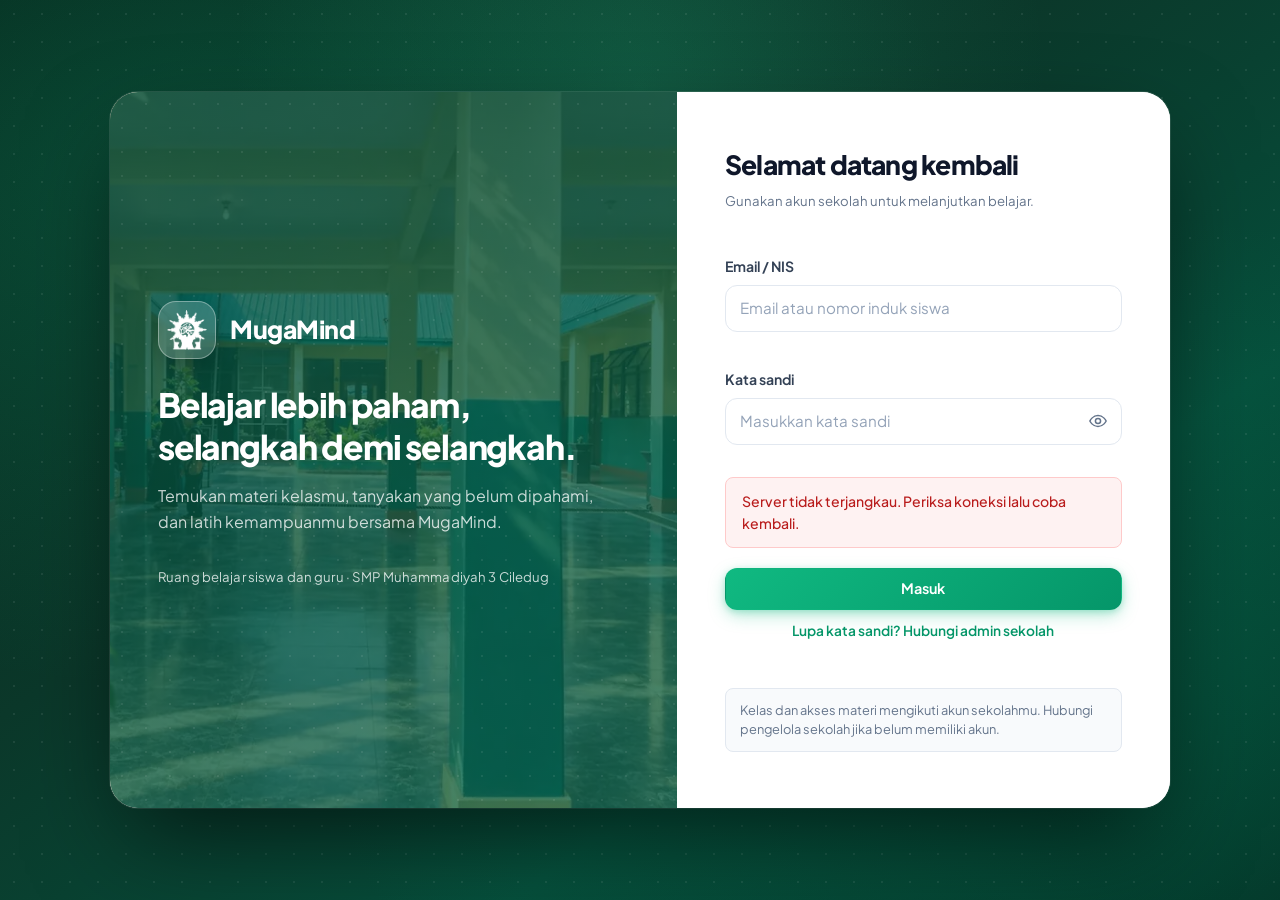
==== commit f7f49ab2: "Login: tombol lihat/sembunyikan kata sandi dengan animasi ikon mata" ====
--- a/frontend/index.html
+++ b/frontend/index.html
@@ -7,10 +7,10 @@
       name="viewport"
     />
     <title>MugaMind — Chatbot Pembelajaran SMP Muhammadiyah</title>
-    <link href="src/styles/dasar.css?v=20261109z" rel="stylesheet" />
-    <link href="src/styles/tata-letak.css?v=20261109z" rel="stylesheet" />
-    <link href="src/styles/halaman.css?v=20261109z" rel="stylesheet" />
-    <link href="src/styles/animasi.css?v=20261109z" rel="stylesheet" />
+    <link href="src/styles/dasar.css?v=20261112a" rel="stylesheet" />
+    <link href="src/styles/tata-letak.css?v=20261112a" rel="stylesheet" />
+    <link href="src/styles/halaman.css?v=20261112a" rel="stylesheet" />
+    <link href="src/styles/animasi.css?v=20261112a" rel="stylesheet" />
     <link href="https://fonts.googleapis.com" rel="preconnect" />
     <link crossorigin="" href="https://fonts.gstatic.com" rel="preconnect" />
     <link
@@ -62,14 +62,36 @@
           </div>
           <div class="bidang">
             <label for="loginPass">Kata sandi</label>
-            <input
-              autocomplete="current-password"
-              id="loginPass"
-              maxlength="256"
-              placeholder="Masukkan kata sandi"
-              required=""
-              type="password"
-            />
+            <div class="bidang-sandi">
+              <input
+                autocomplete="current-password"
+                id="loginPass"
+                maxlength="256"
+                placeholder="Masukkan kata sandi"
+                required=""
+                type="password"
+              />
+              <button
+                aria-controls="loginPass"
+                aria-label="Tampilkan kata sandi"
+                aria-pressed="false"
+                class="lihat-sandi"
+                data-lihat-sandi="loginPass"
+                title="Tampilkan kata sandi"
+                type="button"
+              >
+                <svg aria-hidden="true" class="mata mata-buka" fill="none" stroke="currentColor" stroke-linecap="round" stroke-linejoin="round" stroke-width="1.8" viewBox="0 0 24 24">
+                  <path d="M2.2 12S5.6 5.4 12 5.4 21.8 12 21.8 12 18.4 18.6 12 18.6 2.2 12 2.2 12Z" />
+                  <circle cx="12" cy="12" r="3.1" />
+                </svg>
+                <svg aria-hidden="true" class="mata mata-tutup" fill="none" stroke="currentColor" stroke-linecap="round" stroke-linejoin="round" stroke-width="1.8" viewBox="0 0 24 24">
+                  <path d="M10.6 5.7A9.9 9.9 0 0 1 12 5.6c6.4 0 9.8 6.4 9.8 6.4a17 17 0 0 1-2.9 3.7" />
+                  <path d="M6.6 6.7A16.9 16.9 0 0 0 2.2 12s3.4 6.4 9.8 6.4a9.4 9.4 0 0 0 4.1-.9" />
+                  <path d="M9.9 9.9a3 3 0 0 0 4.2 4.2" />
+                  <path d="M3.5 3.5l17 17" />
+                </svg>
+              </button>
+            </div>
           </div>
           <p class="form-error" hidden="" id="loginError" role="alert"></p>
           <button class="btn primary lebar" data-act="masuk" type="submit">
@@ -2061,6 +2083,7 @@
       </div>
     </div>
     <div aria-live="polite" class="toast" id="toast" role="status"></div>
-    <script src="src/js/main.js?v=20261109z" type="module"></script>
+    <script src="src/js/sandi.js?v=20261112a" type="module"></script>
+    <script src="src/js/main.js?v=20261112a" type="module"></script>
   </body>
 </html>
--- a/frontend/src/styles/dasar.css
+++ b/frontend/src/styles/dasar.css
@@ -765,3 +765,69 @@
   color: #A7F3D0;
   box-shadow: none;
 }
+
+/* ── Tombol lihat / sembunyikan kata sandi ───────────────────────── */
+.bidang-sandi { position: relative; }
+
+.bidang-sandi input { padding-right: 50px; }
+.bidang-sandi input::-ms-reveal,
+.bidang-sandi input::-ms-clear { display: none; }
+
+.lihat-sandi {
+  position: absolute;
+  top: 50%;
+  right: 7px;
+  transform: translateY(-50%);
+  width: 34px;
+  height: 34px;
+  display: grid;
+  place-items: center;
+  border: 0;
+  background: transparent;
+  border-radius: 50%;
+  color: var(--muted);
+  cursor: pointer;
+  -webkit-tap-highlight-color: transparent;
+  transition: color 0.18s ease, background-color 0.18s ease, transform 0.12s ease;
+}
+
+.lihat-sandi:hover { color: var(--hijau-tua); background: var(--hijau-soft); }
+.lihat-sandi:active { transform: translateY(-50%) scale(0.86); }
+.lihat-sandi:focus-visible { outline: 2px solid var(--hijau); outline-offset: 2px; }
+
+.lihat-sandi .mata {
+  position: absolute;
+  width: 20px;
+  height: 20px;
+  transition: opacity 0.16s ease, transform 0.32s cubic-bezier(0.34, 1.56, 0.64, 1);
+}
+
+.lihat-sandi .mata-tutup { opacity: 0; transform: scale(0.55) rotate(-28deg); }
+.lihat-sandi[aria-pressed="true"] .mata-buka { opacity: 0; transform: scale(0.55) rotate(28deg); }
+.lihat-sandi[aria-pressed="true"] .mata-tutup { opacity: 1; transform: none; }
+
+.lihat-sandi::after {
+  content: "";
+  position: absolute;
+  inset: 0;
+  border-radius: 50%;
+  border: 2px solid var(--hijau);
+  opacity: 0;
+  transform: scale(0.55);
+  pointer-events: none;
+}
+
+.lihat-sandi.berdenyut::after { animation: sandi-denyut 0.45s ease-out; }
+
+@keyframes sandi-denyut {
+  0%   { opacity: 0.55; transform: scale(0.55); }
+  100% { opacity: 0;    transform: scale(1.35); }
+}
+
+@media (prefers-reduced-motion: reduce) {
+  .lihat-sandi,
+  .lihat-sandi .mata { transition: none; }
+  .lihat-sandi.berdenyut::after { animation: none; }
+}
+
+body[data-theme="dark"] .lihat-sandi:hover { background: rgba(16, 185, 129, 0.16); }
